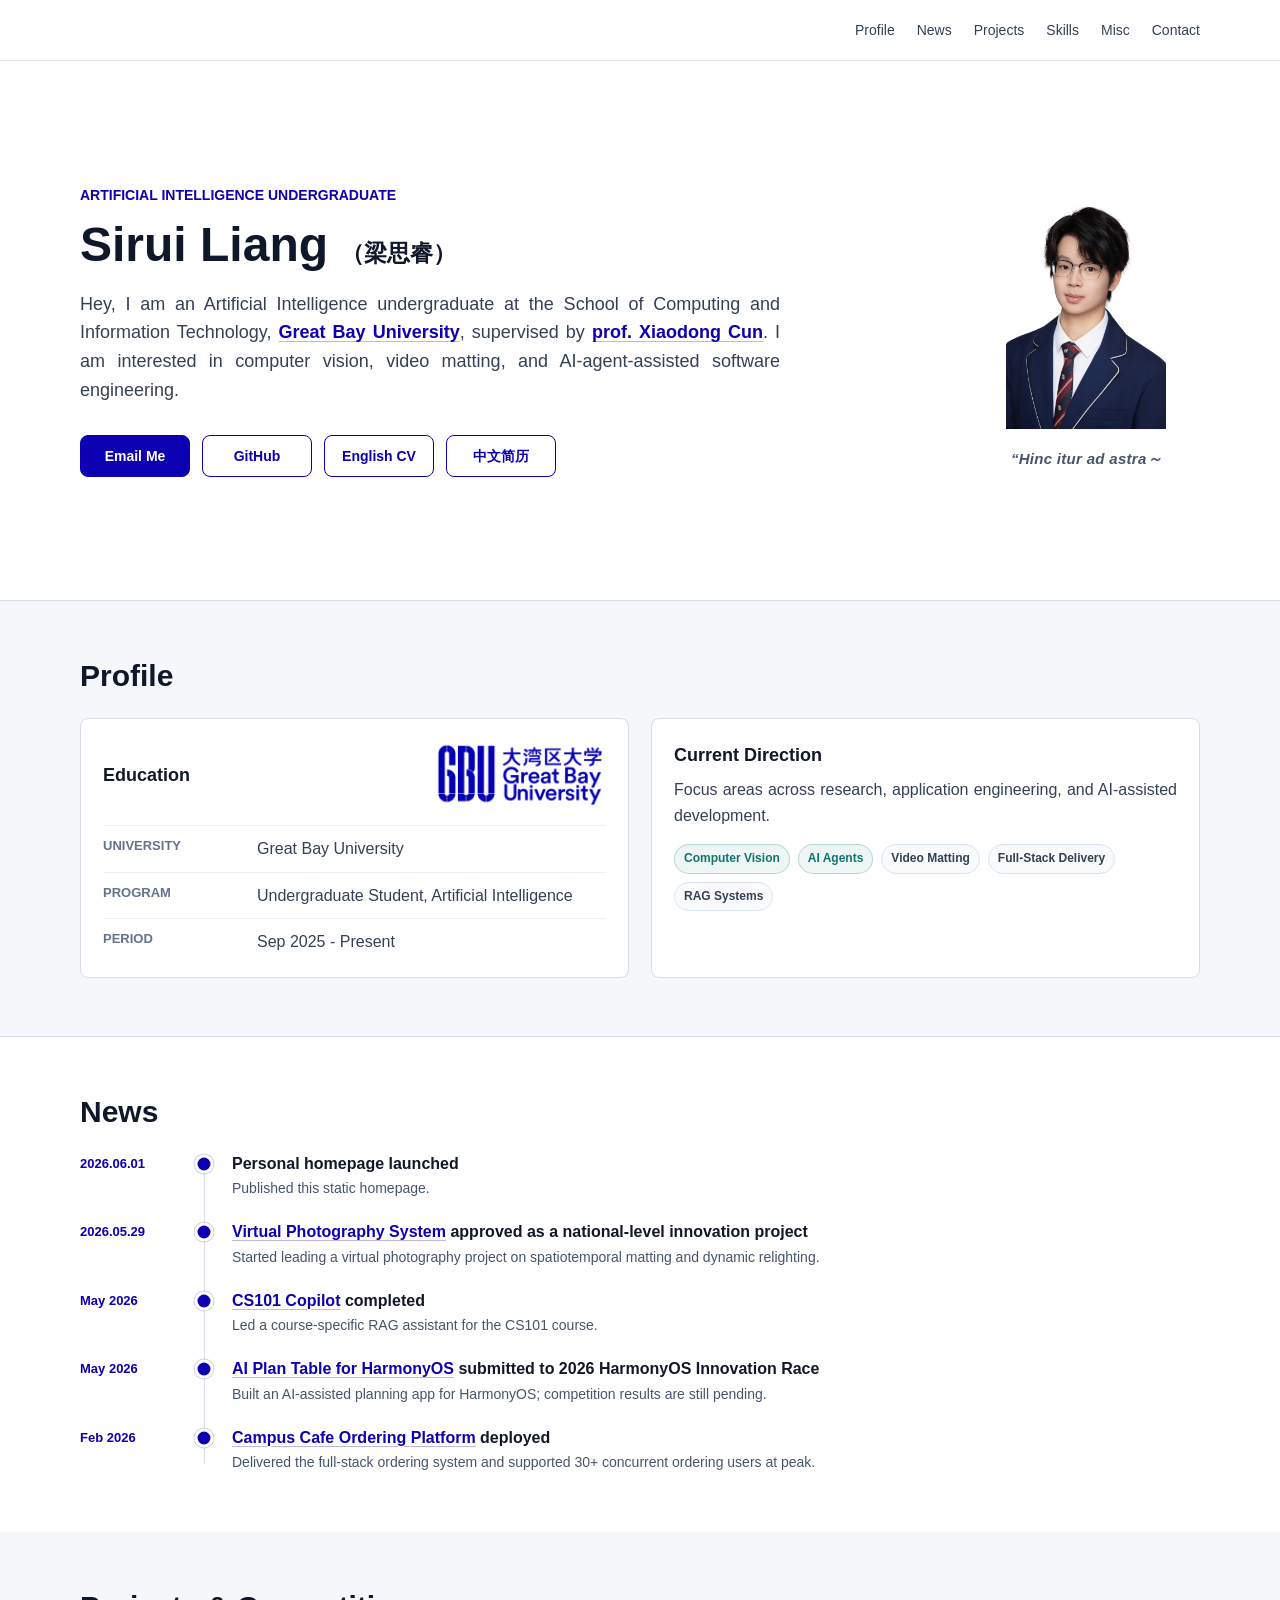
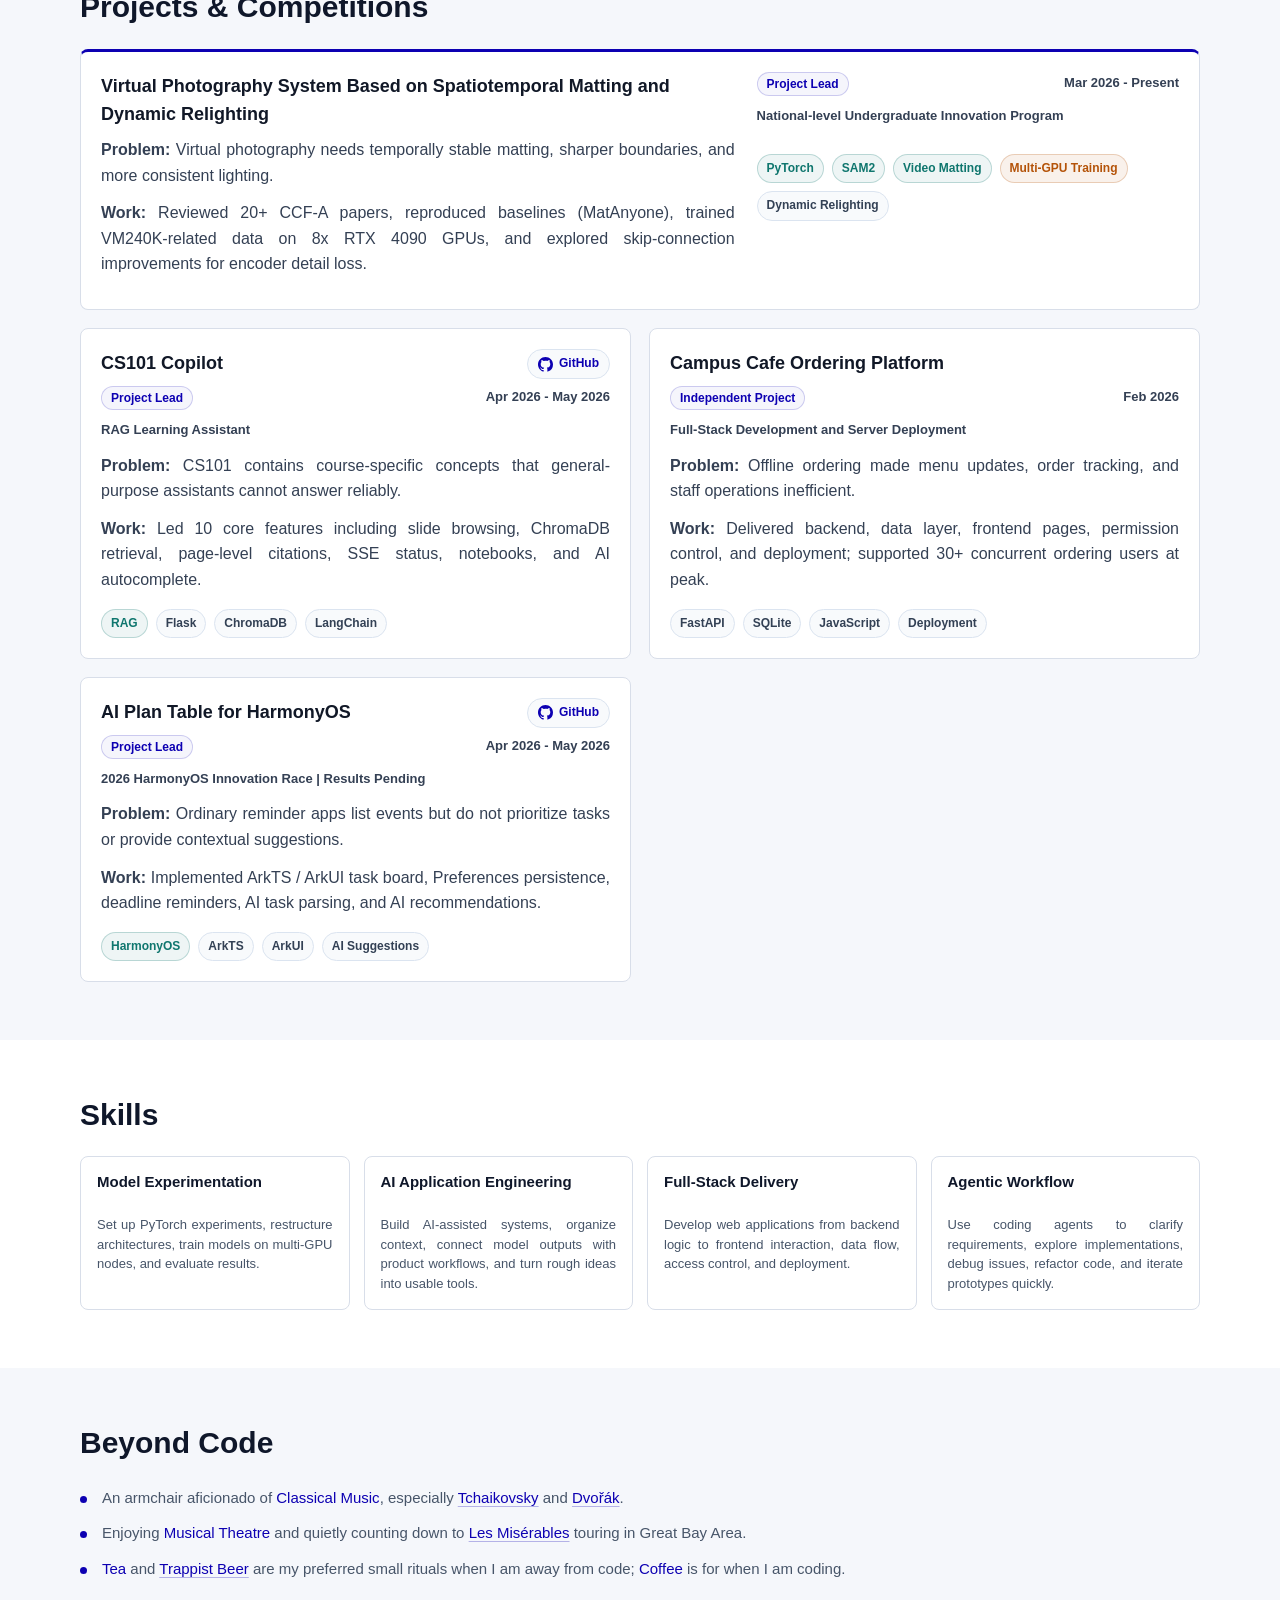
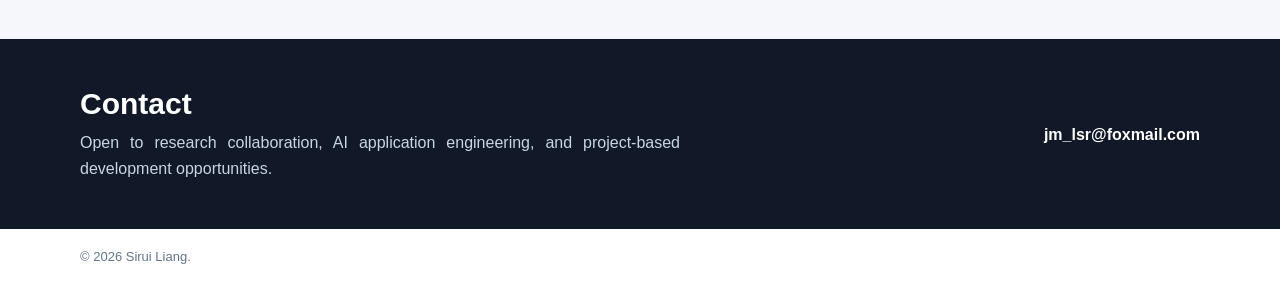
==== index.html @ 13b815cc "Update homepage styling" ====
<!doctype html>
<html lang="en">
<head>
  <meta charset="utf-8">
  <meta name="viewport" content="width=device-width, initial-scale=1">
  <title>Sirui Liang - AI Undergraduate </title>
  <meta name="description" content="Personal homepage of Sirui Liang, an AI undergraduate at Great Bay University focused on computer vision, video matting, and AI application engineering.">
  <link rel="stylesheet" href="styles.css">
</head>
<body>
  <header class="site-header">
    <nav class="nav" aria-label="Primary navigation">
      <div class="nav-links">
        <a href="#about">Profile</a>
        <a href="#news">News</a>
        <a href="#projects">Projects</a>
        <a href="#skills">Skills</a>
        <a href="#misc">Misc</a>
        <a href="#contact">Contact</a>
      </div>
    </nav>
  </header>

  <main id="top">
    <section class="hero">
      <div class="hero-inner">
        <div class="hero-content">
          <p class="eyebrow">Artificial Intelligence Undergraduate</p>
          <h1>Sirui Liang <span class="name-cn">（梁思睿）</span></h1>
          <div class="hero-visual">
            <img class="hero-photo" src="1780298690107.jpg" alt="Sirui Liang portrait">
            <p class="hero-motto">“Hinc itur ad astra～</p>
          </div>
          <p class="hero-copy">
            Hey, I am an Artificial Intelligence undergraduate at the School of Computing and Information Technology, <a href="https://www.gbu.edu.cn/" target="_blank" rel="noopener">Great Bay University</a>, supervised by <a href="https://vinthony.github.io/academic/" target="_blank" rel="noopener">prof. Xiaodong Cun</a>.
            I am interested in computer vision, video matting, and AI-agent-assisted software engineering.
          </p>
          <div class="hero-actions">
            <a class="button primary" href="mailto:jm_lsr@foxmail.com">Email Me</a>
            <a class="button" href="https://github.com/Astra-Ranger" target="_blank" rel="noopener">GitHub</a>
            <a class="button" href="SiruiLiang_CV.pdf" target="_blank" rel="noopener">English CV</a>
            <a class="button" href="梁思睿简历.pdf" target="_blank" rel="noopener">中文简历</a>
          </div>
        </div>
      </div>
    </section>

    <section class="section alt" id="about">
      <div class="container">
        <div class="section-heading">
          <h2>Profile</h2>
        </div>
        <div class="about-grid">
          <div class="panel">
            <div class="education-header">
              <h3>Education</h3>
              <img class="school-logo" src="school_logo.png" alt="Great Bay University logo">
            </div>
            <div class="education-list">
              <div>
                <span class="label">University</span>
                <span>Great Bay University</span>
              </div>
              <div>
                <span class="label">Program</span>
                <span>Undergraduate Student, Artificial Intelligence</span>
              </div>
              <div>
                <span class="label">Period</span>
                <span>Sep 2025 - Present</span>
              </div>
            </div>
          </div>
          <div class="panel">
            <h3>Current Direction</h3>
            <p>
              Focus areas across research, application engineering, and AI-assisted development.
            </p>
            <div class="tags">
              <span class="tag teal">Computer Vision</span>
              <span class="tag teal">AI Agents</span>
              <span class="tag">Video Matting</span>
              <span class="tag">Full-Stack Delivery</span>
              <span class="tag">RAG Systems</span>
            </div>
          </div>
        </div>
      </div>
    </section>

    <section class="section news-section" id="news">
      <div class="container">
        <div class="section-heading">
          <h2>News</h2>
        </div>
        <div class="timeline">
          <article class="timeline-item">
            <time datetime="2026-06">2026.06.01</time>
            <div class="timeline-content">
              <h3>Personal homepage launched</h3>
              <p>Published this static homepage.</p>
            </div>
          </article>
          <article class="timeline-item">
            <time datetime="2026-05">2026.05.29</time>
            <div class="timeline-content">
              <h3><a href="#project-virtual-photography">Virtual Photography System</a> approved as a national-level innovation project</h3>
              <p>Started leading a virtual photography project on spatiotemporal matting and dynamic relighting.</p>
            </div>
          </article>
          <article class="timeline-item">
            <time datetime="2026-05">May 2026</time>
            <div class="timeline-content">
              <h3><a href="#project-cs101">CS101 Copilot</a> completed</h3>
              <p>Led a course-specific RAG assistant for the CS101 course.</p>
            </div>
          </article>
          <article class="timeline-item">
            <time datetime="2026-05">May 2026</time>
            <div class="timeline-content">
              <h3><a href="#project-harmonyos">AI Plan Table for HarmonyOS</a> submitted to 2026 HarmonyOS Innovation Race</h3>
              <p>Built an AI-assisted planning app for HarmonyOS; competition results are still pending.</p>
            </div>
          </article>
          <article class="timeline-item">
            <time datetime="2026-02">Feb 2026</time>
            <div class="timeline-content">
              <h3><a href="#project-cafe">Campus Cafe Ordering Platform</a> deployed</h3>
              <p>Delivered the full-stack ordering system and supported 30+ concurrent ordering users at peak.</p>
            </div>
          </article>
        </div>
      </div>
    </section>

    <section class="section alt" id="projects">
      <div class="container">
        <div class="section-heading">
          <h2>Projects & Competitions</h2>
        </div>

        <div class="project-grid">
          <article class="project-card featured" id="project-virtual-photography">
            <div>
              <h3>Virtual Photography System Based on Spatiotemporal Matting and Dynamic Relighting</h3>
              <p>
                <strong>Problem:</strong> Virtual photography needs temporally stable matting, sharper boundaries, and more consistent lighting.
              </p>
              <p>
                <strong>Work:</strong> Reviewed 20+ CCF-A papers, reproduced baselines (MatAnyone), trained VM240K-related data on 8x RTX 4090 GPUs,
                and explored skip-connection improvements for encoder detail loss.
              </p>
            </div>
            <div class="project-side">
              <div class="project-role-row">
                <div class="project-badges">
                  <span class="project-badge">Project Lead</span>
                </div>
                <p class="project-time">Mar 2026 - Present</p>
              </div>
              <p class="project-meta">National-level Undergraduate Innovation Program</p>
              <div class="tags">
                <span class="tag teal">PyTorch</span>
                <span class="tag teal">SAM2</span>
                <span class="tag teal">Video Matting</span>
                <span class="tag amber">Multi-GPU Training</span>
                <span class="tag">Dynamic Relighting</span>
              </div>
            </div>
          </article>

          <article class="project-card" id="project-cs101">
            <div class="project-heading">
              <div>
                <h3>CS101 Copilot</h3>
              </div>
              <a class="project-link" href="https://github.com/Astra-Ranger/CS101-Copilot" aria-label="CS101 Copilot GitHub repository" target="_blank" rel="noopener"><svg viewBox="0 0 24 24" aria-hidden="true"><path d="M12 0C5.37 0 0 5.37 0 12c0 5.3 3.44 9.8 8.21 11.39.6.11.79-.26.79-.58v-2.04c-3.34.72-4.04-1.61-4.04-1.61-.55-1.39-1.33-1.76-1.33-1.76-1.09-.74.08-.73.08-.73 1.21.09 1.84 1.24 1.84 1.24 1.07 1.83 2.81 1.3 3.49.99.11-.77.42-1.3.76-1.6-2.66-.3-5.47-1.33-5.47-5.93 0-1.31.47-2.38 1.24-3.22-.12-.3-.54-1.52.12-3.18 0 0 1.01-.32 3.3 1.23A11.5 11.5 0 0 1 12 5.8c1.02 0 2.05.14 3 .4 2.29-1.55 3.3-1.23 3.3-1.23.65 1.66.24 2.88.12 3.18.77.84 1.24 1.91 1.24 3.22 0 4.61-2.81 5.62-5.48 5.92.43.37.82 1.1.82 2.22v3.3c0 .32.19.7.8.58A12.01 12.01 0 0 0 24 12c0-6.63-5.37-12-12-12Z"></path></svg><span>GitHub</span></a>
            </div>
            <div class="project-role-row">
              <div class="project-badges">
                <span class="project-badge">Project Lead</span>
              </div>
              <p class="project-time">Apr 2026 - May 2026</p>
            </div>
            <p class="project-meta">RAG Learning Assistant</p>
            <p>
              <strong>Problem:</strong> CS101 contains course-specific concepts that general-purpose assistants cannot answer reliably.
            </p>
            <p>
              <strong>Work:</strong> Led 10 core features including slide browsing, ChromaDB retrieval, page-level citations, SSE status, notebooks, and AI autocomplete.
            </p>
            <div class="tags">
              <span class="tag teal">RAG</span>
              <span class="tag">Flask</span>
              <span class="tag">ChromaDB</span>
              <span class="tag">LangChain</span>
            </div>
          </article>

          <article class="project-card" id="project-cafe">
            <div class="project-heading">
              <div>
                <h3>Campus Cafe Ordering Platform</h3>
              </div>
            </div>
            <div class="project-role-row">
              <div class="project-badges">
                <span class="project-badge">Independent Project</span>
              </div>
              <p class="project-time">Feb 2026</p>
            </div>
            <p class="project-meta">Full-Stack Development and Server Deployment</p>
            <p>
              <strong>Problem:</strong> Offline ordering made menu updates, order tracking, and staff operations inefficient.
            </p>
            <p>
              <strong>Work:</strong> Delivered backend, data layer, frontend pages, permission control, and deployment; supported 30+ concurrent ordering users at peak.
            </p>
            <div class="tags">
              <span class="tag">FastAPI</span>
              <span class="tag">SQLite</span>
              <span class="tag">JavaScript</span>
              <span class="tag">Deployment</span>
            </div>
          </article>

          <article class="project-card" id="project-harmonyos">
            <div class="project-heading">
              <div>
                <h3>AI Plan Table for HarmonyOS</h3>
              </div>
              <a class="project-link" href="https://github.com/Astra-Ranger/HarmonyPlanTable" aria-label="AI Plan Table for HarmonyOS GitHub repository" target="_blank" rel="noopener"><svg viewBox="0 0 24 24" aria-hidden="true"><path d="M12 0C5.37 0 0 5.37 0 12c0 5.3 3.44 9.8 8.21 11.39.6.11.79-.26.79-.58v-2.04c-3.34.72-4.04-1.61-4.04-1.61-.55-1.39-1.33-1.76-1.33-1.76-1.09-.74.08-.73.08-.73 1.21.09 1.84 1.24 1.84 1.24 1.07 1.83 2.81 1.3 3.49.99.11-.77.42-1.3.76-1.6-2.66-.3-5.47-1.33-5.47-5.93 0-1.31.47-2.38 1.24-3.22-.12-.3-.54-1.52.12-3.18 0 0 1.01-.32 3.3 1.23A11.5 11.5 0 0 1 12 5.8c1.02 0 2.05.14 3 .4 2.29-1.55 3.3-1.23 3.3-1.23.65 1.66.24 2.88.12 3.18.77.84 1.24 1.91 1.24 3.22 0 4.61-2.81 5.62-5.48 5.92.43.37.82 1.1.82 2.22v3.3c0 .32.19.7.8.58A12.01 12.01 0 0 0 24 12c0-6.63-5.37-12-12-12Z"></path></svg><span>GitHub</span></a>
            </div>
            <div class="project-role-row">
              <div class="project-badges">
                <span class="project-badge">Project Lead</span>
              </div>
              <p class="project-time">Apr 2026 - May 2026</p>
            </div>
            <p class="project-meta">2026 HarmonyOS Innovation Race | Results Pending</p>
            <p>
              <strong>Problem:</strong> Ordinary reminder apps list events but do not prioritize tasks or provide contextual suggestions.
            </p>
            <p>
              <strong>Work:</strong> Implemented ArkTS / ArkUI task board, Preferences persistence, deadline reminders, AI task parsing, and AI recommendations.
            </p>
            <div class="tags">
              <span class="tag teal">HarmonyOS</span>
              <span class="tag">ArkTS</span>
              <span class="tag">ArkUI</span>
              <span class="tag">AI Suggestions</span>
            </div>
          </article>
        </div>
      </div>
    </section>

    <section class="section" id="skills">
      <div class="container">
        <div class="section-heading">
          <h2>Skills</h2>
        </div>
        <div class="skill-grid">
          <div class="skill-card">
            <h3>Model Experimentation</h3>
            <p>Set up PyTorch experiments, restructure architectures, train models on multi-GPU nodes, and evaluate results.</p>
          </div>
          <div class="skill-card">
            <h3>AI Application Engineering</h3>
            <p>Build AI-assisted systems, organize context, connect model outputs with product workflows, and turn rough ideas into usable tools.</p>
          </div>
          <div class="skill-card">
            <h3>Full-Stack Delivery</h3>
            <p>Develop web applications from backend logic to frontend interaction, data flow, access control, and deployment.</p>
          </div>
          <div class="skill-card">
            <h3>Agentic Workflow</h3>
            <p>Use coding agents to clarify requirements, explore implementations, debug issues, refactor code, and iterate prototypes quickly.</p>
          </div>
        </div>
      </div>
    </section>

    <section class="section alt" id="misc">
      <div class="container">
        <div class="section-heading">
          <h2>Beyond Code</h2>
        </div>
        <ul class="misc-list">
          <li>An armchair aficionado of <span class="misc-emphasis">Classical Music</span>, especially <a href="https://en.wikipedia.org/wiki/Pyotr_Ilyich_Tchaikovsky" target="_blank" rel="noopener">Tchaikovsky</a> and <a href="https://en.wikipedia.org/wiki/Anton%C3%ADn_Dvo%C5%99%C3%A1k" target="_blank" rel="noopener">Dvořák</a>.</li>
          <li>Enjoying <span class="misc-emphasis">Musical Theatre</span> and quietly counting down to <a href="https://lesmis.com/" target="_blank" rel="noopener">Les Misérables</a> touring in Great Bay Area.</li>
          <li><span class="misc-emphasis">Tea</span> and <span class="misc-emphasis"><a href="https://en.wikipedia.org/wiki/Trappist_beer" target="_blank" rel="noopener">Trappist Beer</a></span> are my preferred small rituals when I am away from code; <span class="misc-emphasis">Coffee</span> is for when I am coding.</li>
        </ul>
      </div>
    </section>

    <section class="contact-band" id="contact">
      <div class="container">
        <div class="contact-row">
          <div>
            <h2>Contact</h2>
            <p>Open to research collaboration, AI application engineering, and project-based development opportunities.</p>
          </div>
          <div class="contact-copy">
            <span class="contact-email">jm_lsr@foxmail.com</span>
          </div>
        </div>
      </div>
    </section>
  </main>
  <footer>
    <div class="container">© 2026 Sirui Liang.</div>
  </footer>
</body>
</html>
---- styles.css ----
:root {
  --accent: #0d00b2;
  --ink: #172033;
  --muted: #64748b;
  --line: #d8dee9;
  --paper: #ffffff;
  --soft: #f5f7fb;
  --teal: #0f766e;
  --amber: #b45309;
}

* {
  box-sizing: border-box;
}

html {
  color-scheme: light;
  scroll-behavior: smooth;
}

body {
  color-scheme: light;
  margin: 0;
  color: var(--ink);
  background: var(--soft);
  font-family: Arial, Helvetica, sans-serif;
  line-height: 1.6;
}

a {
  color: inherit;
}

.hero-copy a,
.timeline-content a,
.project-meta a,
.misc-list a {
  text-decoration-line: underline;
  text-decoration-color: rgba(13, 0, 178, 0.28);
  text-decoration-thickness: 1px;
  text-underline-offset: 3px;
}

.hero-copy a:hover,
.timeline-content a:hover,
.project-meta a:hover,
.misc-list a:hover {
  text-decoration-color: rgba(100, 116, 139, 0.38);
}

.site-header {
  position: sticky;
  top: 0;
  z-index: 10;
  border-bottom: 1px solid rgba(216, 222, 233, 0.86);
  background: rgba(255, 255, 255, 0.94);
  backdrop-filter: blur(12px);
}

.nav {
  width: min(1120px, calc(100% - 96px));
  height: 60px;
  margin: 0 auto;
  display: flex;
  align-items: center;
  justify-content: flex-end;
  gap: 24px;
}


.nav-links {
  display: flex;
  align-items: center;
  gap: 22px;
  color: #334155;
  font-size: 14px;
}

.nav-links a {
  text-decoration: none;
}

.nav-links a:hover {
  color: var(--accent);
}

.hero {
  position: relative;
  min-height: 60vh;
  display: flex;
  align-items: center;
  background: #ffffff;
  border-bottom: 1px solid var(--line);
}

.hero-inner {
  position: relative;
  width: min(1120px, calc(100% - 96px));
  margin: 0 auto;
  padding: 20px 0 20px;
}

.hero-content {
  max-width: 740px;
}

.hero-visual {
  position: absolute;
  right: 3%;
  top: 50%;
  width: min(160px, 16vw);
  transform: translateY(-50%);
  text-align: center;
}

.hero-photo {
  display: block;
  width: 100%;
  height: auto;
}

.eyebrow {
  margin: 0 0 14px;
  color: var(--accent);
  font-size: 14px;
  font-weight: 800;
  text-transform: uppercase;
}

h1 {
  margin: 0;
  max-width: 760px;
  color: #0f172a;
  font-size: clamp(24px, 4vw, 48px);
  line-height: 0.98;
  letter-spacing: 0;
}

.name-cn {
  display: inline-block;
  font-size: 0.48em;
  font-weight: 700;
  white-space: nowrap;
}

.hero-copy {
  max-width: 700px;
  margin: 22px 0 0;
  color: #344054;
  font-size: 18px;
}

.hero-copy a {
  color: var(--accent);
  font-weight: 700;
}

.hero-copy a:hover {
  color: var(--muted);
}

.hero-motto {
  margin: 18px 0 0;
  color: #475569;
  font-size: 15px;
  font-style: italic;
  font-weight: 700;
  letter-spacing: 0.02em;
  text-align: center;
}

.hero-actions {
  display: flex;
  flex-wrap: wrap;
  gap: 12px;
  margin-top: 30px;
}

.button {
  display: inline-flex;
  align-items: center;
  justify-content: center;
  width: 110px;
  min-height: 42px;
  padding: 0 16px;
  border: 1px solid var(--accent);
  border-radius: 8px;
  color: var(--accent);
  background: #fff;
  font-size: 14px;
  font-weight: 800;
  text-decoration: none;
}

.button.primary {
  color: #fff;
  background: var(--accent);
}

.button:hover,
.button.primary:hover {
  border-color: var(--muted);
  color: #fff;
  background: var(--muted);
}

.section {
  padding: 58px 0;
  background: #fff;
}

.section.alt {
  background: var(--soft);
}

.container {
  width: min(1120px, calc(100% - 96px));
  margin: 0 auto;
}

.section-heading {
  margin-bottom: 24px;
}

.hero-copy,
.panel p,
.timeline-content p,
.project-card p:not(.project-meta):not(.project-time),
.skill-card p,
.misc-list li,
.contact-row p {
  text-align: justify;
  text-justify: inter-word;
}

h2 {
  margin: 0;
  color: #0f172a;
  font-size: 30px;
  line-height: 1.15;
  letter-spacing: 0;
}

.section-lead {
  max-width: 620px;
  margin: 0;
  color: var(--muted);
  font-size: 15px;
}

.about-grid {
  display: grid;
  grid-template-columns: repeat(2, minmax(0, 1fr));
  gap: 22px;
  align-items: stretch;
}

.panel {
  border: 1px solid var(--line);
  border-radius: 8px;
  padding: 22px;
  background: var(--paper);
}

.panel h3,
.project-card h3 {
  margin: 0 0 8px;
  color: #111827;
  font-size: 18px;
  letter-spacing: 0;
}

.panel p {
  margin: 0;
  color: #344054;
}

.education-header {
  display: flex;
  align-items: center;
  justify-content: space-between;
  gap: 18px;
  margin-bottom: 12px;
}

.education-header h3 {
  margin: 0;
}

.school-logo {
  flex: 0 0 auto;
  width: 172px;
  max-width: 48%;
  height: auto;
  display: block;
  object-fit: contain;
}

.education-list {
  display: grid;
  gap: 10px;
  margin-top: 16px;
  color: #344054;
}

.education-list div {
  display: grid;
  grid-template-columns: 140px 1fr;
  gap: 14px;
  border-top: 1px solid #edf1f7;
  padding-top: 10px;
}

.label {
  color: var(--muted);
  font-size: 13px;
  font-weight: 800;
  text-transform: uppercase;
}

.news-section {
  border-top: 1px solid var(--line);
}

.timeline {
  --timeline-axis: 124px;
  --timeline-dot-y: 10px;
  position: relative;
  display: grid;
  gap: 0;
  max-width: 900px;
}

.timeline::before {
  content: "";
  position: absolute;
  left: var(--timeline-axis);
  top: var(--timeline-dot-y);
  bottom: var(--timeline-dot-y);
  width: 1px;
  background: var(--line);
}

.timeline-item {
  position: relative;
  display: grid;
  grid-template-columns: 96px 1fr;
  gap: 56px;
  padding: 0 0 22px;
}

.timeline-item:last-child {
  padding-bottom: 0;
}

.timeline-item::before {
  content: "";
  position: absolute;
  left: var(--timeline-axis);
  top: var(--timeline-dot-y);
  transform: translate(-50%, -50%);
  width: 13px;
  height: 13px;
  border: 3px solid #fff;
  border-radius: 999px;
  background: var(--accent);
  box-shadow: 0 0 0 1px rgba(13, 0, 178, 0.18);
}

.timeline-item time {
  color: var(--accent);
  font-size: 13px;
  font-weight: 800;
  line-height: 20px;
  white-space: nowrap;
}

.timeline-content h3 {
  margin: 0 0 4px;
  color: #111827;
  font-size: 16px;
  line-height: 1.3;
}

.timeline-content h3 a {
  color: var(--accent);
}

.timeline-content h3 a:hover {
  color: var(--muted);
}

.project-card[id] {
  scroll-margin-top: 84px;
}

.timeline-content p {
  margin: 0;
  color: #475569;
  font-size: 14px;
  line-height: 1.55;
}

.project-grid {
  display: grid;
  grid-template-columns: repeat(2, minmax(0, 1fr));
  gap: 18px;
}

.project-card {
  border: 1px solid var(--line);
  border-radius: 8px;
  padding: 20px;
  background: #fff;
}

.project-card.featured {
  grid-column: 1 / -1;
  display: grid;
  grid-template-columns: 1.2fr 0.8fr;
  gap: 22px;
  align-items: start;
  border-top: 3px solid var(--accent);
}

.project-side {
  display: flex;
  flex-direction: column;
  align-items: stretch;
}

.project-heading {
  display: flex;
  justify-content: space-between;
  gap: 14px;
  align-items: start;
}

.project-time {
  margin: 0 0 6px;
  color: var(--accent);
  font-size: 13px;
  font-weight: 800;
}

.project-role-row {
  width: 100%;
  display: flex;
  align-items: center;
  justify-content: space-between;
  gap: 14px;
  margin: 0 0 10px;
}

.project-role-row .project-time {
  flex: 0 0 auto;
  margin: 0;
  text-align: right;
}

.project-role-row .project-badges {
  margin: 0;
}

.project-meta {
  margin: 0 0 12px;
  color: var(--muted);
  font-size: 13px;
  font-weight: 700;
}

.project-meta a {
  color: var(--accent);
}

.project-meta a:hover {
  color: var(--muted);
}

.project-badges {
  display: flex;
  flex-wrap: wrap;
  gap: 7px;
  margin: 0 0 12px;
}

.project-badge {
  display: inline-flex;
  align-items: center;
  min-height: 24px;
  border: 1px solid rgba(13, 0, 178, 0.18);
  border-radius: 999px;
  padding: 0 9px;
  color: var(--accent);
  background: rgba(13, 0, 178, 0.04);
  font-size: 12px;
  font-weight: 700;
  line-height: 1;
}


.project-link {
  flex: 0 0 auto;
  display: inline-flex;
  align-items: center;
  gap: 6px;
  min-height: 30px;
  padding: 0 10px;
  border: 1px solid #dbe4f0;
  border-radius: 999px;
  color: var(--accent);
  background: #f8fafc;
  font-size: 12px;
  font-weight: 800;
  text-decoration: none;
  white-space: nowrap;
}

.project-link:hover {
  border-color: var(--muted);
  color: var(--muted);
  background: #fff;
}

.project-link svg {
  width: 15px;
  height: 15px;
  fill: currentColor;
}

.project-card p {
  margin: 0 0 12px;
  color: #344054;
}

.project-card ul {
  margin: 12px 0 0;
  padding-left: 18px;
  color: #344054;
}

.project-card li {
  margin: 6px 0;
}

.tags {
  display: flex;
  flex-wrap: wrap;
  gap: 8px;
  margin-top: 16px;
}

.tag {
  border: 1px solid #dbe4f0;
  border-radius: 999px;
  padding: 4px 9px;
  color: #334155;
  background: #f8fafc;
  font-size: 12px;
  font-weight: 700;
}

.tag.teal {
  border-color: rgba(15, 118, 110, 0.24);
  color: var(--teal);
  background: rgba(15, 118, 110, 0.07);
}

.tag.amber {
  border-color: rgba(180, 83, 9, 0.24);
  color: var(--amber);
  background: rgba(180, 83, 9, 0.08);
}

.skill-grid {
  display: grid;
  grid-template-columns: repeat(4, minmax(0, 1fr));
  gap: 14px;
}

.skill-card {
  display: grid;
  grid-template-rows: 42px 1fr;
  border: 1px solid var(--line);
  border-radius: 8px;
  padding: 16px;
  background: #fff;
  text-align: left;
}

.skill-card h3 {
  margin: 0;
  color: #0f172a;
  font-size: 15px;
  line-height: 1.25;
  letter-spacing: 0;
}

.skill-card p {
  margin: 0;
  color: #475569;
  font-size: 13px;
  line-height: 1.5;
}

.misc-list {
  display: grid;
  gap: 10px;
  margin: 0;
  padding: 0;
  color: #475569;
  font-size: 15px;
  line-height: 1.7;
  list-style: none;
}

.misc-list li {
  position: relative;
  padding-left: 22px;
}

.misc-list li::before {
  content: "";
  position: absolute;
  left: 0;
  top: 0.72em;
  width: 7px;
  height: 7px;
  border-radius: 999px;
  background: var(--accent);
}

.misc-emphasis {
  color: var(--accent);
  font-weight: 400;
}

.misc-list a {
  color: var(--accent);
  font-weight: 400;
}

.misc-list a:hover {
  color: var(--muted);
}

.contact-band {
  padding: 48px 0;
  color: #fff;
  background: #111827;
}

.contact-row {
  display: flex;
  align-items: center;
  justify-content: space-between;
  gap: 24px;
}

.contact-row h2 {
  color: #fff;
}

.contact-row p {
  max-width: 600px;
  margin: 8px 0 0;
  color: #cbd5e1;
}

.contact-copy {
  color: #fff;
  font-weight: 800;
  white-space: nowrap;
}

.contact-email {
  user-select: all;
}

footer {
  padding: 18px 0;
  color: #64748b;
  background: #fff;
  font-size: 13px;
}


@media (min-width: 761px) and (max-width: 1040px) {
  h1,
  .hero-copy,
  .hero-actions {
    max-width: 60vw;
  }
}

@media (max-width: 760px) {
  .hero {
    min-height: auto;
    background: #ffffff;
  }

  .nav,
  .container,
  .hero-inner {
    width: min(1120px, calc(100% - 32px));
  }

  .hero-inner {
    padding: 38px 0 24px;
    text-align: center;
  }

  .hero-content {
    max-width: none;
  }

  .hero-visual {
    position: static;
    width: min(220px, 100%);
    margin: 18px auto 0;
    transform: none;
  }

  .hero-photo {
    width: 112px;
    margin: 0 auto;
  }

  .hero-motto {
    margin: 12px auto 0;
  }

  .eyebrow,
  h1 {
    max-width: none;
    text-align: center;
  }

  .hero-copy {
    margin-left: auto;
    margin-right: auto;
  }

  .hero-actions {
    justify-content: center;
  }

  .button {
    width: 150px;
  }


  .timeline {
    --timeline-axis: 6px;
  }

  .timeline::before {
    left: var(--timeline-axis);
  }

  .timeline-item {
    grid-template-columns: 1fr;
    gap: 6px;
    padding-left: 32px;
  }

  .timeline-item::before {
    left: var(--timeline-axis);
  }
  .project-grid,
  .about-grid,
  .skill-grid,
  .project-card.featured {
    grid-template-columns: 1fr;
  }

  .section-heading,
  .contact-row {
    align-items: start;
    flex-direction: column;
  }
}

@media (max-width: 640px) {
  .school-logo {
    width: 148px;
    max-width: 56%;
  }

  .nav {
    height: auto;
    padding: 14px 0;
    align-items: start;
    flex-direction: column;
  }

  .nav-links {
    flex-wrap: wrap;
    gap: 12px;
  }

  h1 {
    font-size: 36px;
  }

  .education-list div {
    grid-template-columns: 1fr;
    gap: 3px;
  }
}
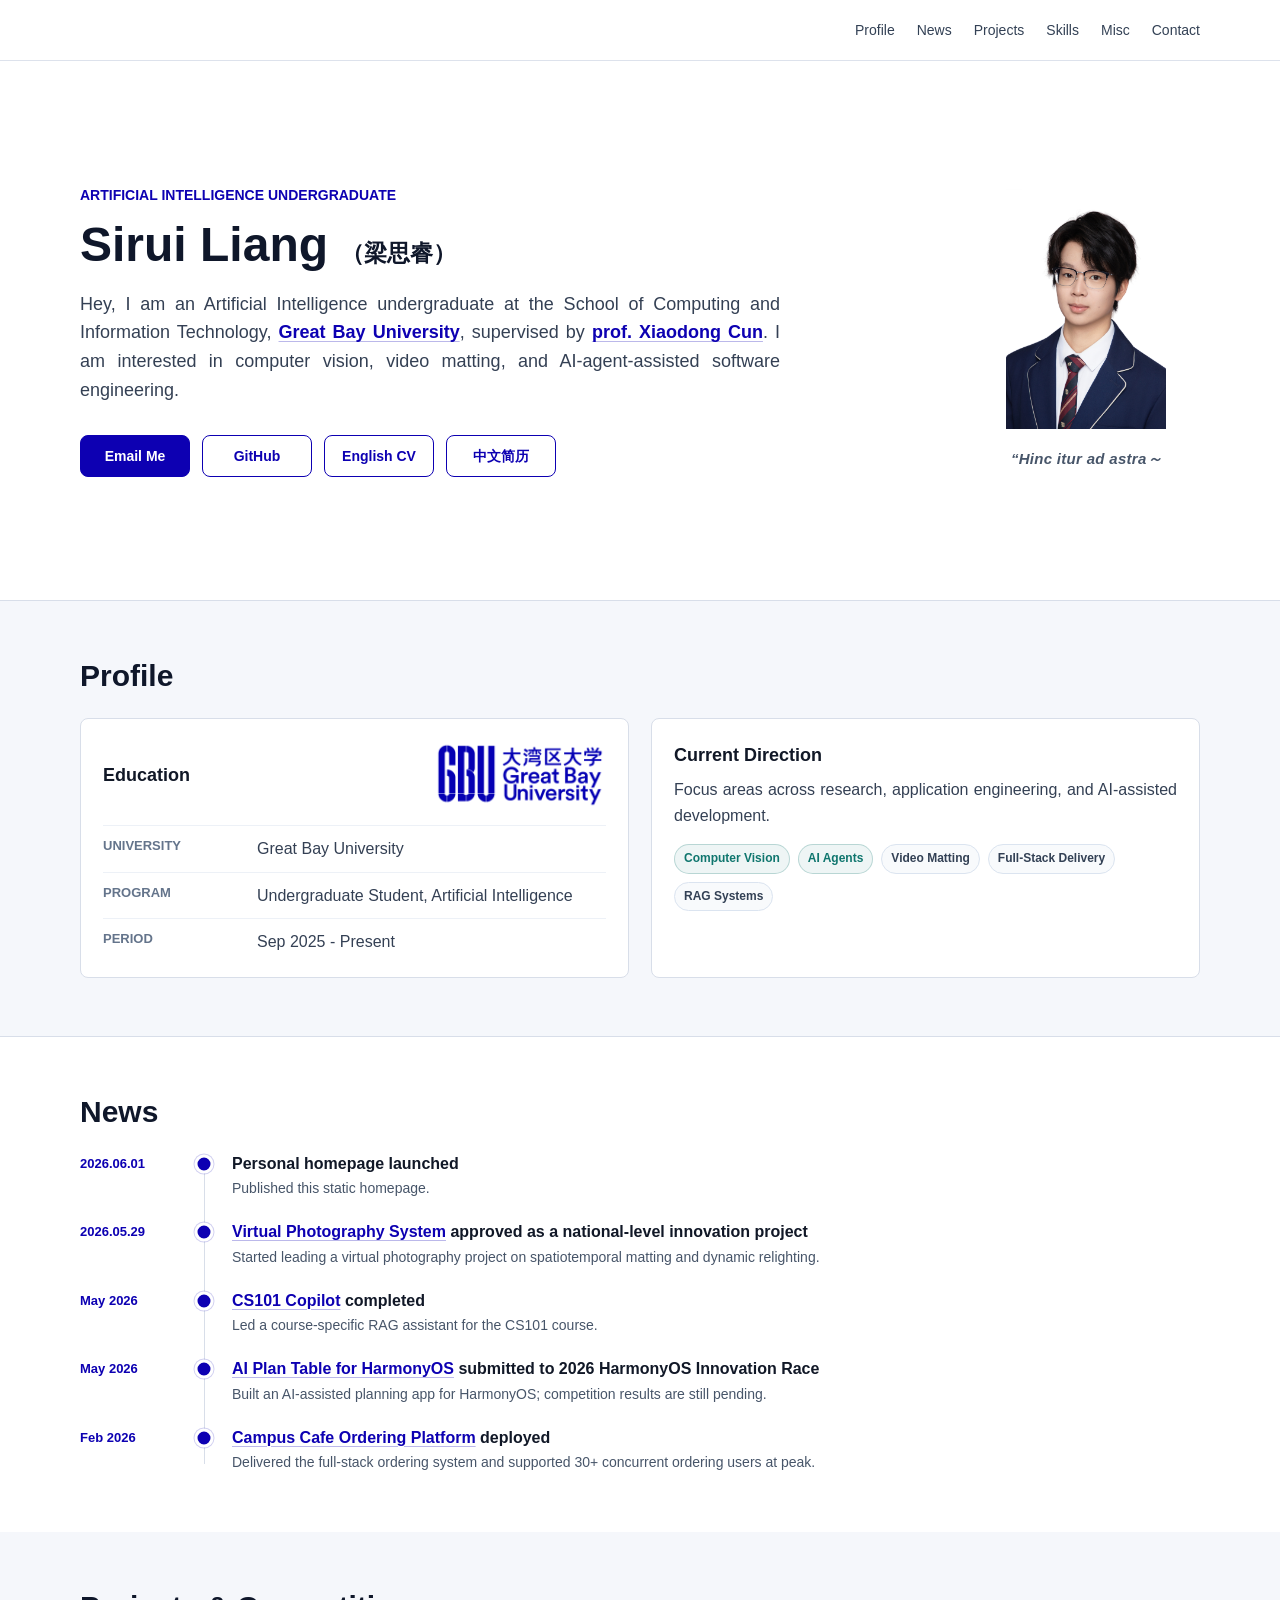
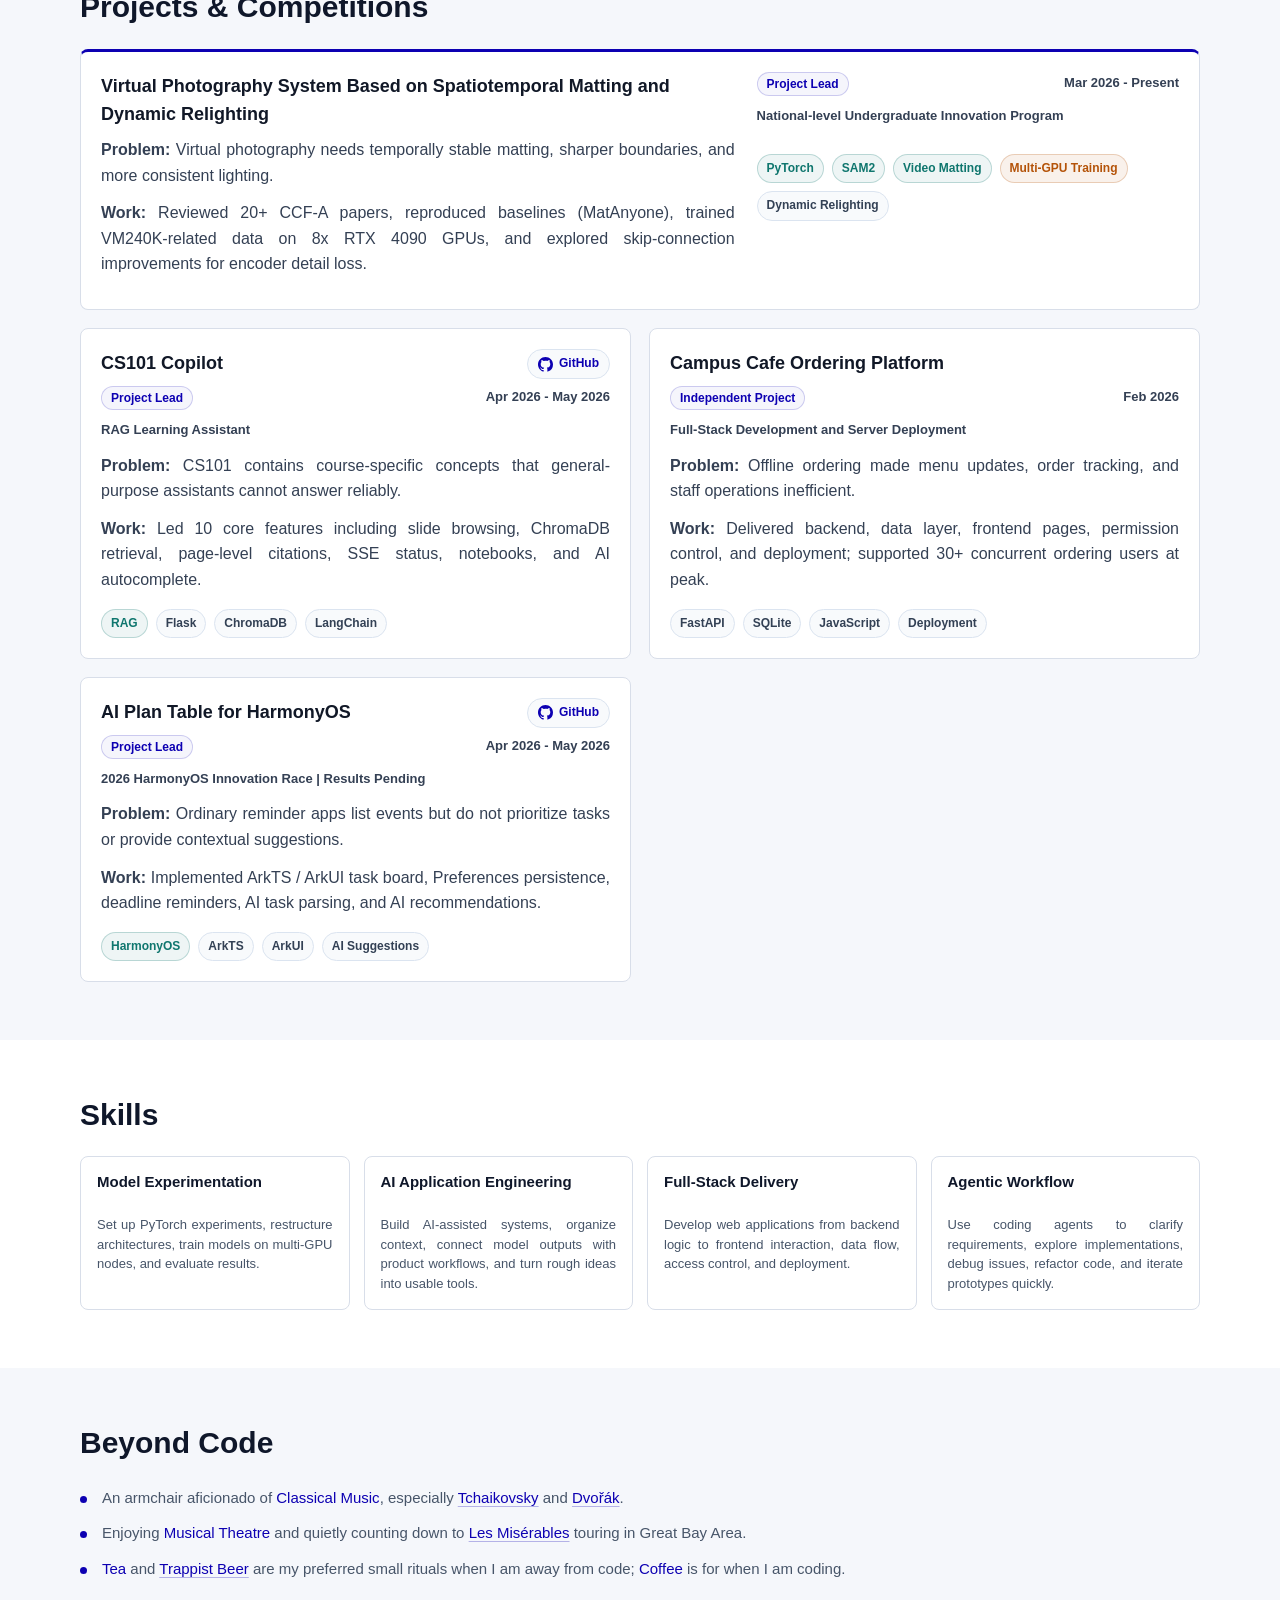
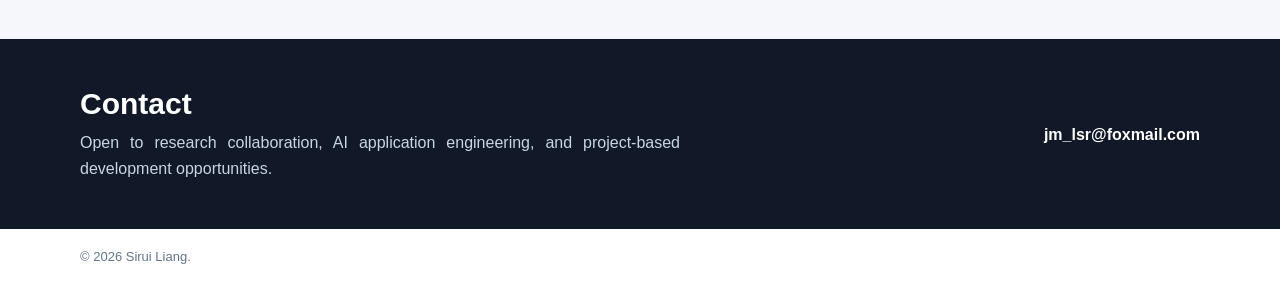
==== commit be1ed58e: "Update homepage photo and CV assets" ====
--- a/index.html
+++ b/index.html
@@ -3,6 +3,8 @@
 <head>
   <meta charset="utf-8">
   <meta name="viewport" content="width=device-width, initial-scale=1">
+  <meta name="color-scheme" content="light only">
+  <meta name="supported-color-schemes" content="light">
   <title>Sirui Liang - AI Undergraduate </title>
   <meta name="description" content="Personal homepage of Sirui Liang, an AI undergraduate at Great Bay University focused on computer vision, video matting, and AI application engineering.">
   <link rel="stylesheet" href="styles.css">
@@ -28,7 +30,7 @@
           <p class="eyebrow">Artificial Intelligence Undergraduate</p>
           <h1>Sirui Liang <span class="name-cn">（梁思睿）</span></h1>
           <div class="hero-visual">
-            <img class="hero-photo" src="1780298690107.jpg" alt="Sirui Liang portrait">
+            <img class="hero-photo" src="1780318413029.jpg" alt="Sirui Liang portrait">
             <p class="hero-motto">“Hinc itur ad astra～</p>
           </div>
           <p class="hero-copy">
--- a/styles.css
+++ b/styles.css
@@ -14,12 +14,13 @@
 }
 
 html {
-  color-scheme: light;
+  color-scheme: only light;
+  background: var(--soft);
   scroll-behavior: smooth;
 }
 
 body {
-  color-scheme: light;
+  color-scheme: only light;
   margin: 0;
   color: var(--ink);
   background: var(--soft);
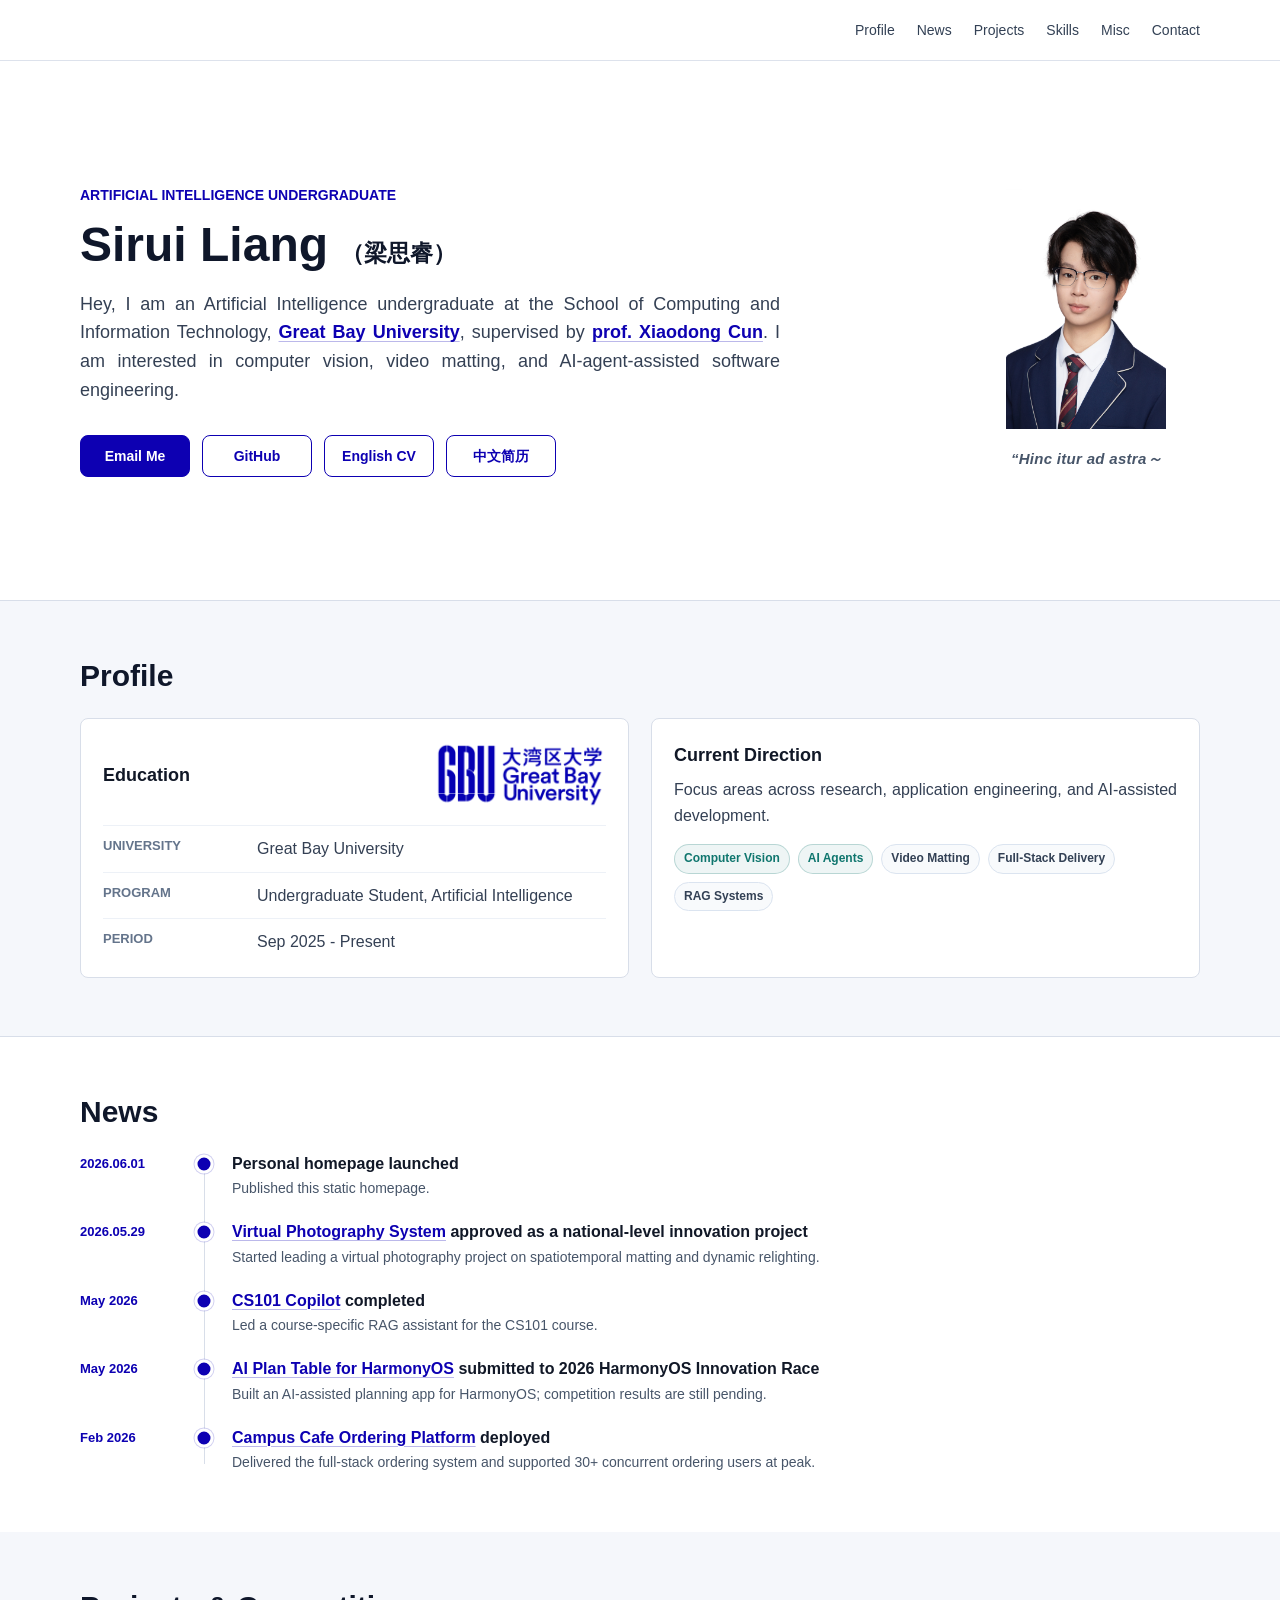
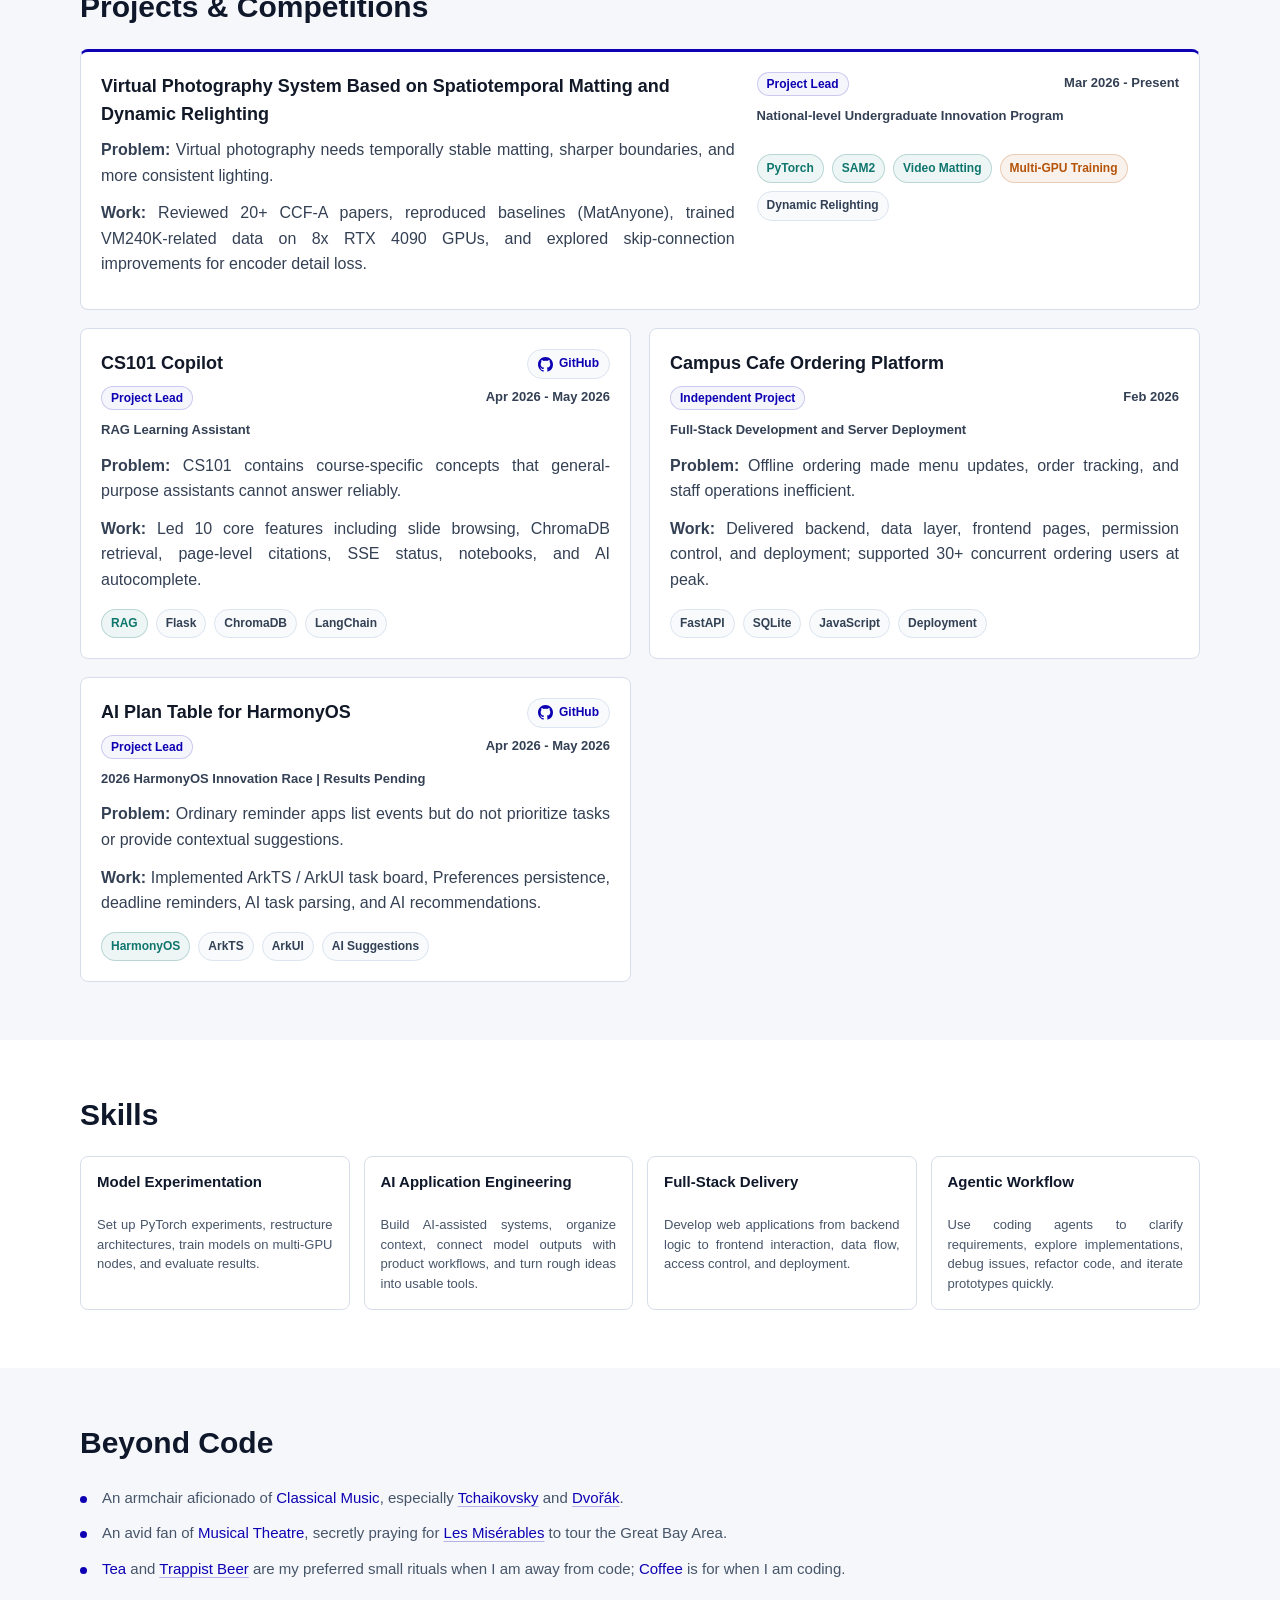
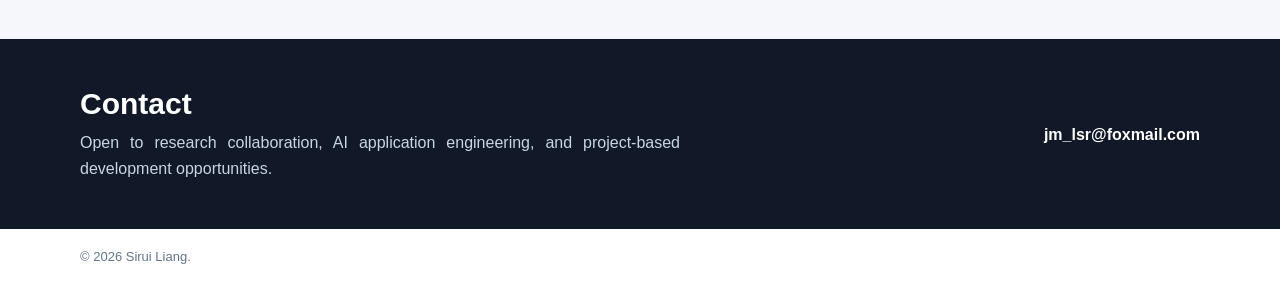
==== commit 5583b528: "Revise description" ====
--- a/index.html
+++ b/index.html
@@ -290,7 +290,7 @@
         </div>
         <ul class="misc-list">
           <li>An armchair aficionado of <span class="misc-emphasis">Classical Music</span>, especially <a href="https://en.wikipedia.org/wiki/Pyotr_Ilyich_Tchaikovsky" target="_blank" rel="noopener">Tchaikovsky</a> and <a href="https://en.wikipedia.org/wiki/Anton%C3%ADn_Dvo%C5%99%C3%A1k" target="_blank" rel="noopener">Dvořák</a>.</li>
-          <li>Enjoying <span class="misc-emphasis">Musical Theatre</span> and quietly counting down to <a href="https://lesmis.com/" target="_blank" rel="noopener">Les Misérables</a> touring in Great Bay Area.</li>
+          <li>An avid fan of <span class="misc-emphasis">Musical Theatre</span>, secretly praying for <a href="https://lesmis.com/" target="_blank" rel="noopener">Les Misérables</a> to tour the Great Bay Area.</li>
           <li><span class="misc-emphasis">Tea</span> and <span class="misc-emphasis"><a href="https://en.wikipedia.org/wiki/Trappist_beer" target="_blank" rel="noopener">Trappist Beer</a></span> are my preferred small rituals when I am away from code; <span class="misc-emphasis">Coffee</span> is for when I am coding.</li>
         </ul>
       </div>
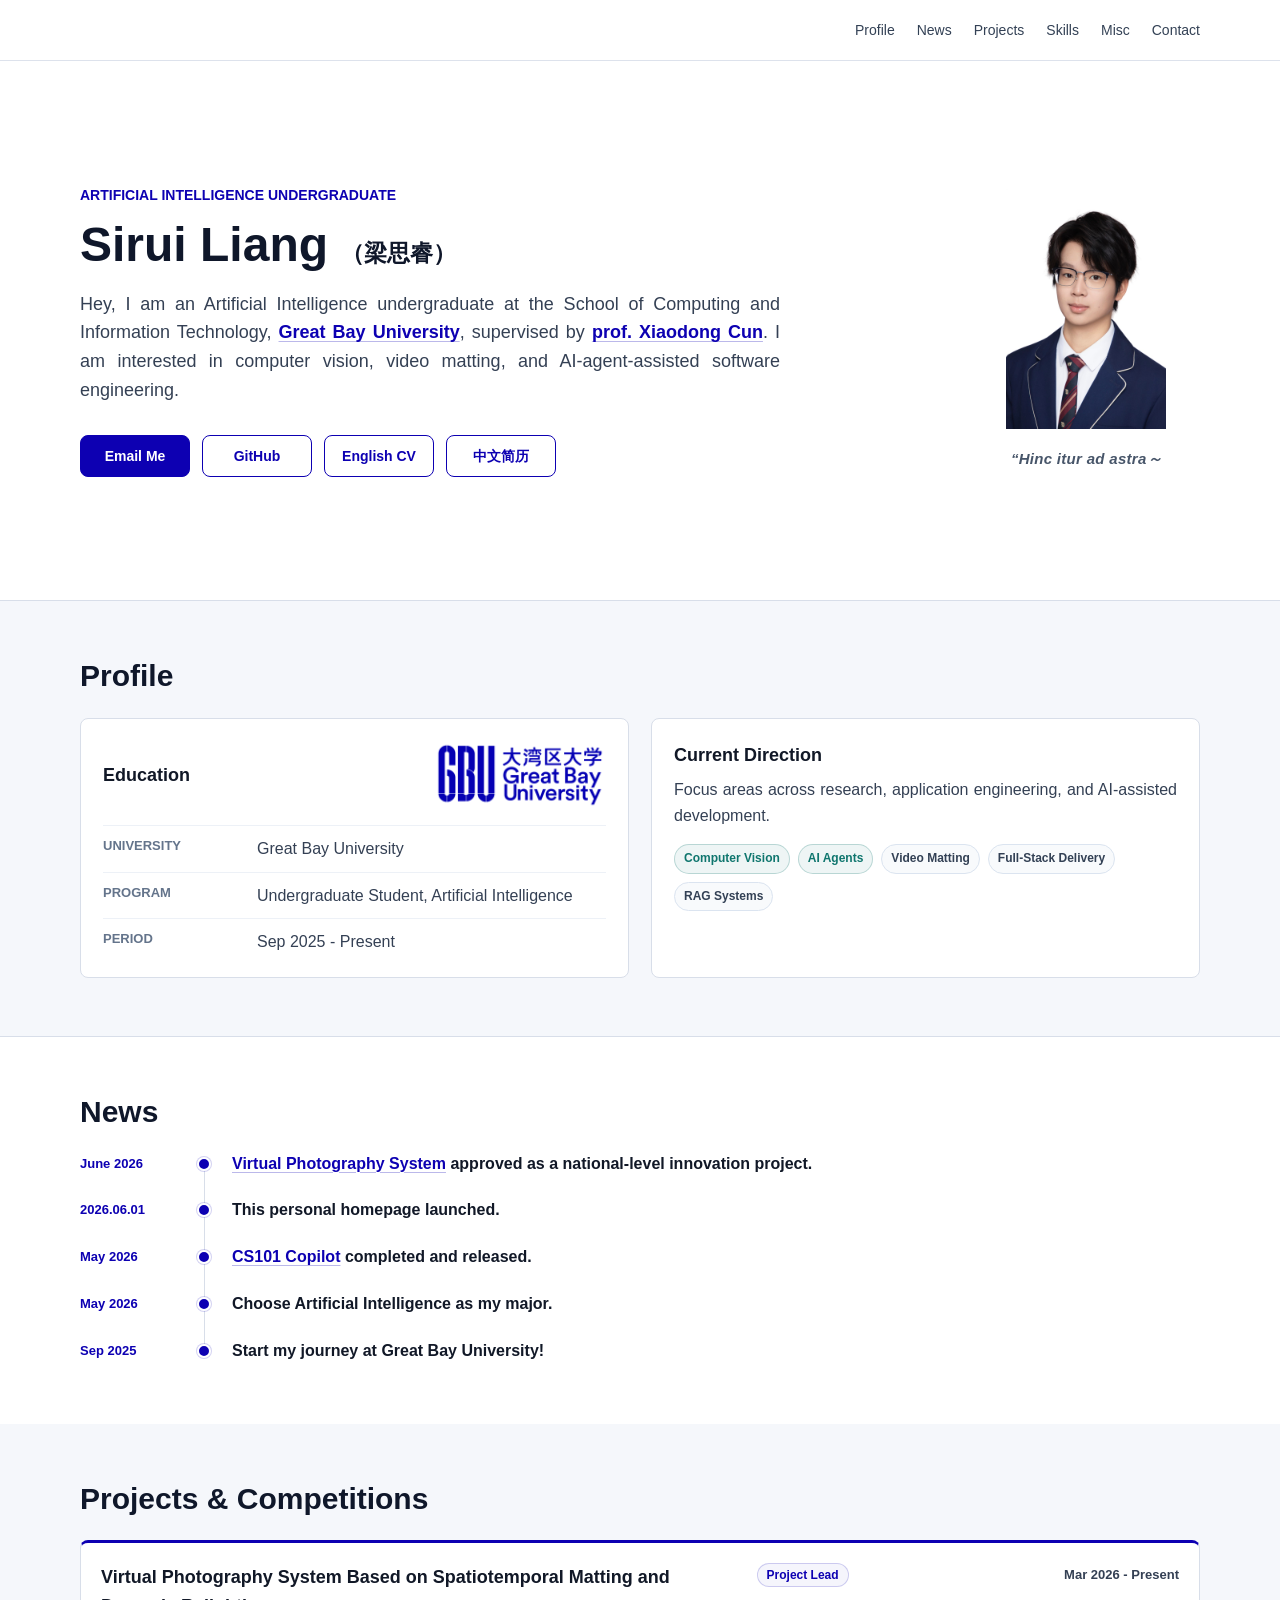
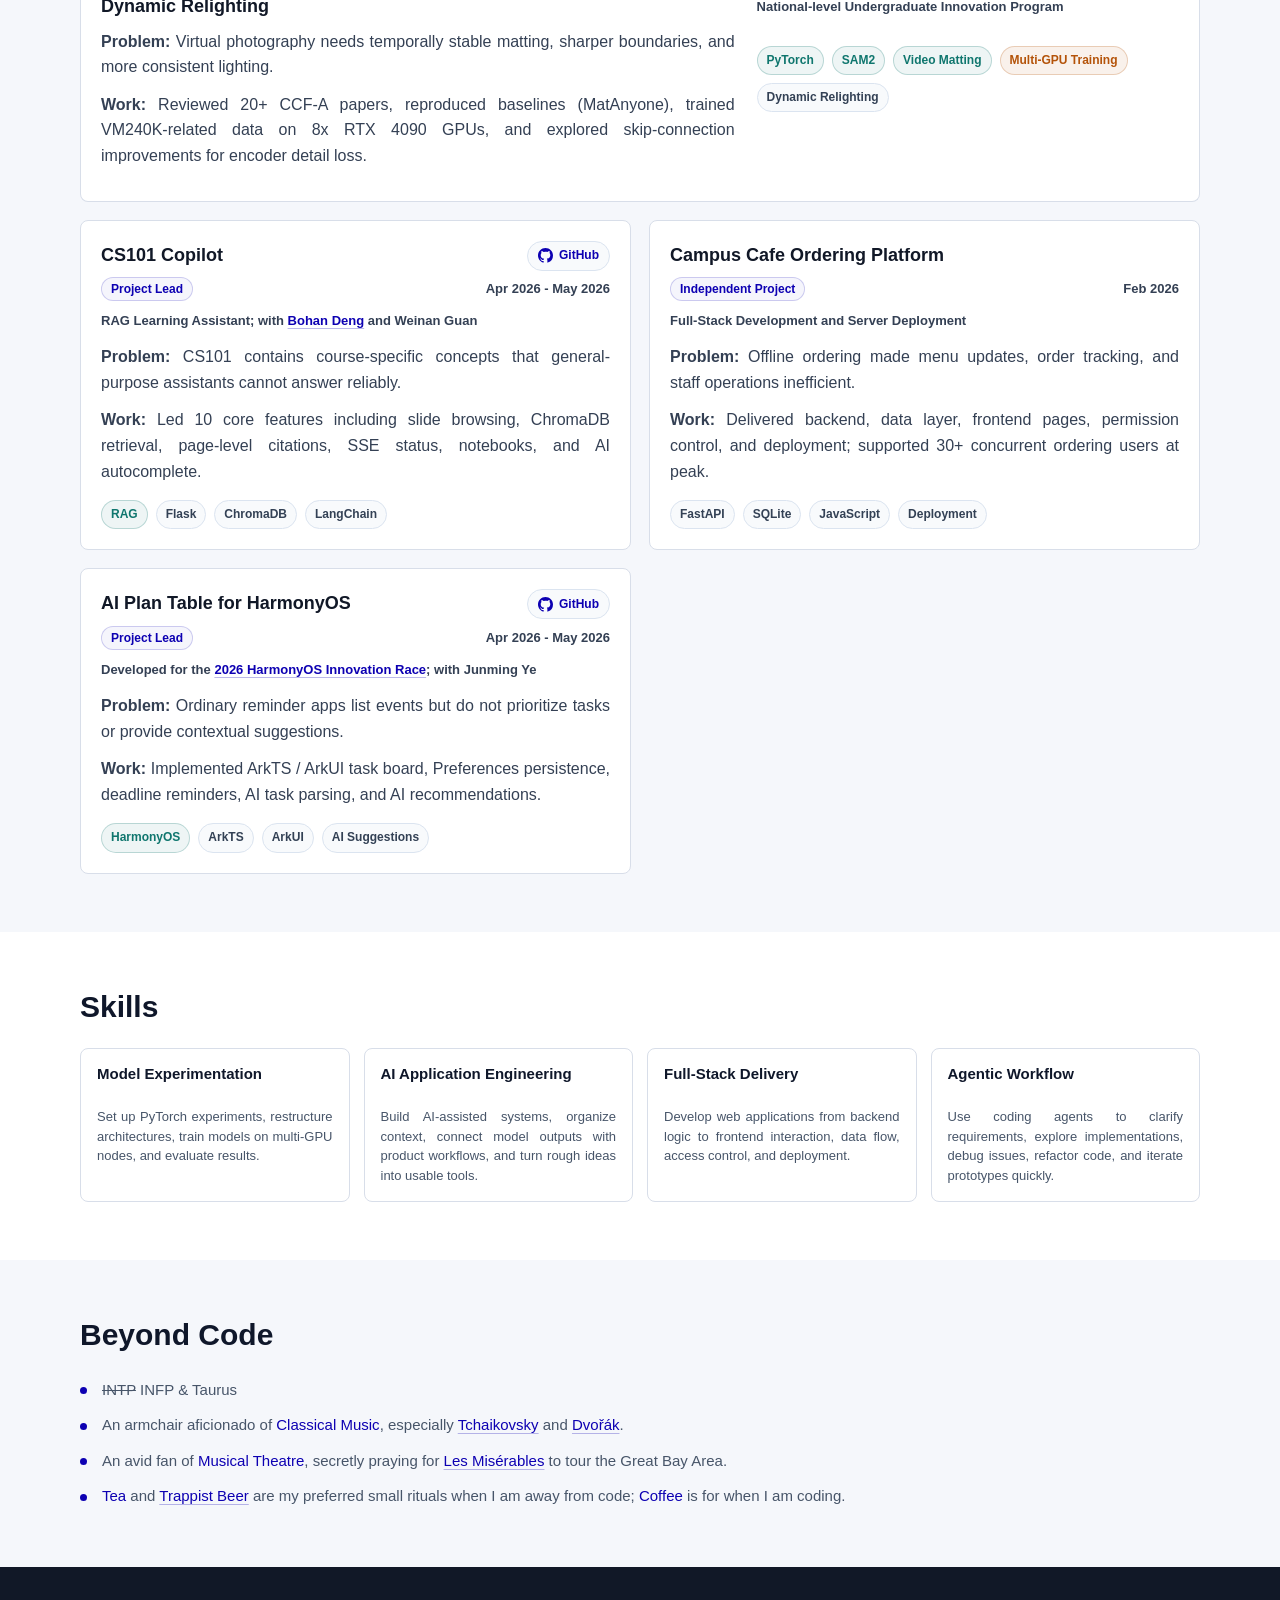
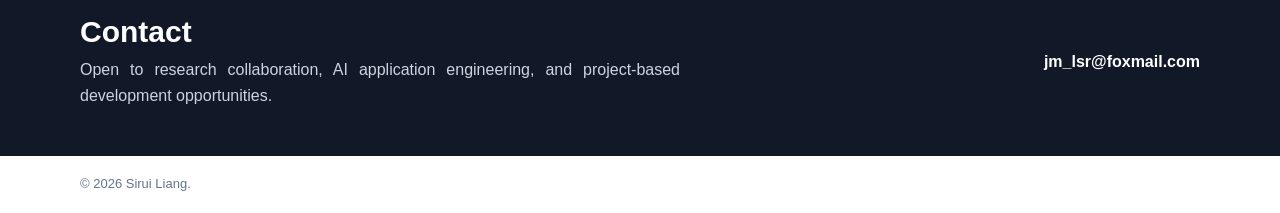
==== commit bad5c1bd: "Revise timeline entries and update project metadata for clarity and accuracy" ====
--- a/index.html
+++ b/index.html
@@ -97,38 +97,33 @@
         </div>
         <div class="timeline">
           <article class="timeline-item">
+            <time datetime="2026-06">June 2026</time>
+            <div class="timeline-content">
+              <h3><a href="#project-virtual-photography">Virtual Photography System</a> approved as a national-level innovation project.</h3>
+            </div>
+          </article>
+          <article class="timeline-item">
             <time datetime="2026-06">2026.06.01</time>
             <div class="timeline-content">
-              <h3>Personal homepage launched</h3>
-              <p>Published this static homepage.</p>
-            </div>
-          </article>
-          <article class="timeline-item">
-            <time datetime="2026-05">2026.05.29</time>
-            <div class="timeline-content">
-              <h3><a href="#project-virtual-photography">Virtual Photography System</a> approved as a national-level innovation project</h3>
-              <p>Started leading a virtual photography project on spatiotemporal matting and dynamic relighting.</p>
+              <h3>This personal homepage launched.</h3>
             </div>
           </article>
           <article class="timeline-item">
             <time datetime="2026-05">May 2026</time>
             <div class="timeline-content">
-              <h3><a href="#project-cs101">CS101 Copilot</a> completed</h3>
-              <p>Led a course-specific RAG assistant for the CS101 course.</p>
+              <h3><a href="#project-cs101">CS101 Copilot</a> completed and released.</h3>
             </div>
           </article>
           <article class="timeline-item">
             <time datetime="2026-05">May 2026</time>
             <div class="timeline-content">
-              <h3><a href="#project-harmonyos">AI Plan Table for HarmonyOS</a> submitted to 2026 HarmonyOS Innovation Race</h3>
-              <p>Built an AI-assisted planning app for HarmonyOS; competition results are still pending.</p>
-            </div>
-          </article>
-          <article class="timeline-item">
-            <time datetime="2026-02">Feb 2026</time>
-            <div class="timeline-content">
-              <h3><a href="#project-cafe">Campus Cafe Ordering Platform</a> deployed</h3>
-              <p>Delivered the full-stack ordering system and supported 30+ concurrent ordering users at peak.</p>
+              <h3>Choose Artificial Intelligence as my major.</h3>
+            </div>
+          </article>
+          <article class="timeline-item">
+            <time datetime="2025-09">Sep 2025</time>
+            <div class="timeline-content">
+              <h3>Start my journey at Great Bay University!</h3>
             </div>
           </article>
         </div>
@@ -145,6 +140,15 @@
           <article class="project-card featured" id="project-virtual-photography">
             <div>
               <h3>Virtual Photography System Based on Spatiotemporal Matting and Dynamic Relighting</h3>
+              <div class="featured-mobile-meta">
+                <div class="project-role-row">
+                  <div class="project-badges">
+                    <span class="project-badge">Project Lead</span>
+                  </div>
+                  <p class="project-time">Mar 2026 - Present</p>
+                </div>
+                <p class="project-meta">National-level Undergraduate Innovation Program</p>
+              </div>
               <p>
                 <strong>Problem:</strong> Virtual photography needs temporally stable matting, sharper boundaries, and more consistent lighting.
               </p>
@@ -184,7 +188,7 @@
               </div>
               <p class="project-time">Apr 2026 - May 2026</p>
             </div>
-            <p class="project-meta">RAG Learning Assistant</p>
+            <p class="project-meta">RAG Learning Assistant; with <a href="https://bohan.bohandeng102647.workers.dev/" target="_blank" rel="noopener">Bohan Deng</a> and Weinan Guan</p>
             <p>
               <strong>Problem:</strong> CS101 contains course-specific concepts that general-purpose assistants cannot answer reliably.
             </p>
@@ -239,7 +243,7 @@
               </div>
               <p class="project-time">Apr 2026 - May 2026</p>
             </div>
-            <p class="project-meta">2026 HarmonyOS Innovation Race | Results Pending</p>
+            <p class="project-meta">Developed for the <a href="https://developer.huawei.com/consumer/cn/activity/digixActivity/digixcmsdetail/101773710117484023" target="_blank" rel="noopener">2026 HarmonyOS Innovation Race</a>; with Junming Ye</p>
             <p>
               <strong>Problem:</strong> Ordinary reminder apps list events but do not prioritize tasks or provide contextual suggestions.
             </p>
@@ -289,6 +293,7 @@
           <h2>Beyond Code</h2>
         </div>
         <ul class="misc-list">
+          <li><s>INTP</s> INFP & Taurus</li>
           <li>An armchair aficionado of <span class="misc-emphasis">Classical Music</span>, especially <a href="https://en.wikipedia.org/wiki/Pyotr_Ilyich_Tchaikovsky" target="_blank" rel="noopener">Tchaikovsky</a> and <a href="https://en.wikipedia.org/wiki/Anton%C3%ADn_Dvo%C5%99%C3%A1k" target="_blank" rel="noopener">Dvořák</a>.</li>
           <li>An avid fan of <span class="misc-emphasis">Musical Theatre</span>, secretly praying for <a href="https://lesmis.com/" target="_blank" rel="noopener">Les Misérables</a> to tour the Great Bay Area.</li>
           <li><span class="misc-emphasis">Tea</span> and <span class="misc-emphasis"><a href="https://en.wikipedia.org/wiki/Trappist_beer" target="_blank" rel="noopener">Trappist Beer</a></span> are my preferred small rituals when I am away from code; <span class="misc-emphasis">Coffee</span> is for when I am coding.</li>
--- a/styles.css
+++ b/styles.css
@@ -360,9 +360,9 @@
   left: var(--timeline-axis);
   top: var(--timeline-dot-y);
   transform: translate(-50%, -50%);
-  width: 13px;
-  height: 13px;
-  border: 3px solid #fff;
+  width: 10px;
+  height: 10px;
+  border: 2px solid #fff;
   border-radius: 999px;
   background: var(--accent);
   box-shadow: 0 0 0 1px rgba(13, 0, 178, 0.18);
@@ -422,6 +422,10 @@
   gap: 22px;
   align-items: start;
   border-top: 3px solid var(--accent);
+}
+
+.featured-mobile-meta {
+  display: none;
 }
 
 .project-side {
@@ -768,6 +772,15 @@
   .timeline-item::before {
     left: var(--timeline-axis);
   }
+  .featured-mobile-meta {
+    display: block;
+  }
+
+  .project-card.featured > .project-side > .project-role-row,
+  .project-card.featured > .project-side > .project-meta {
+    display: none;
+  }
+
   .project-grid,
   .about-grid,
   .skill-grid,
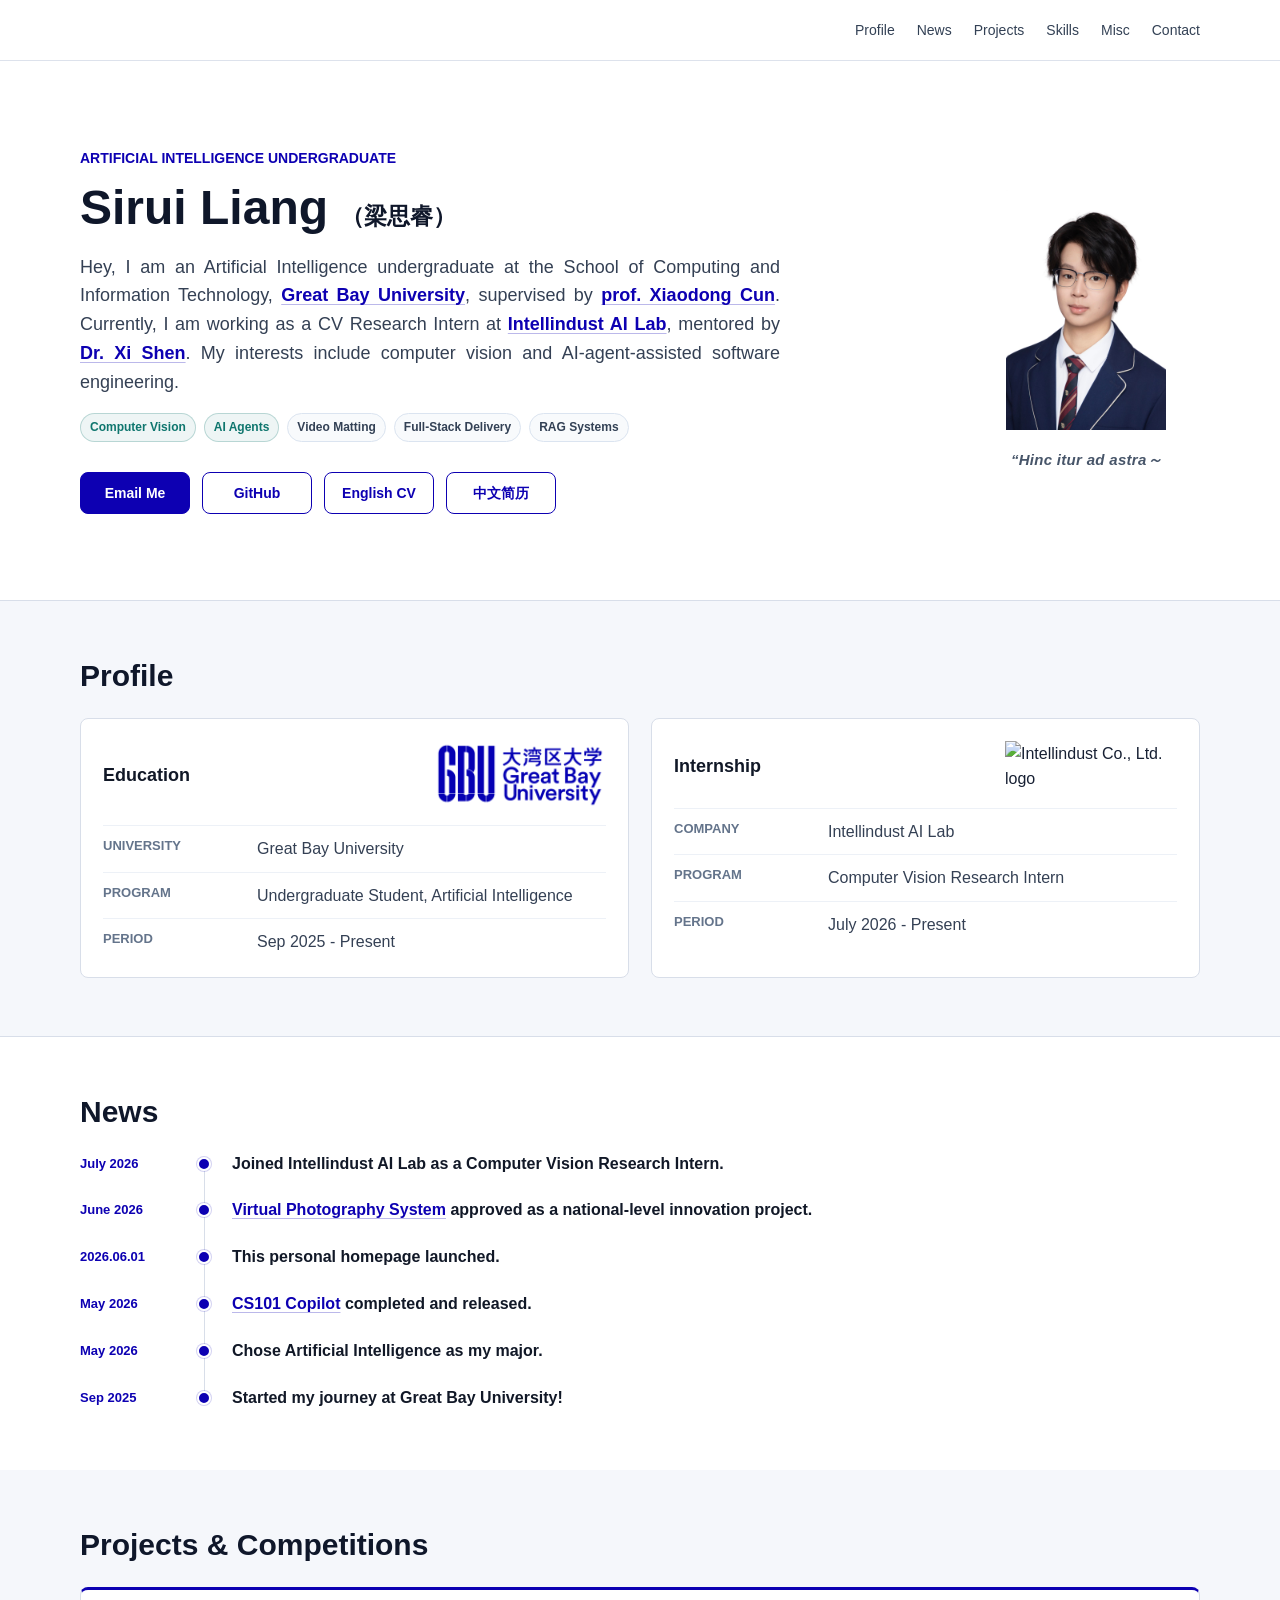
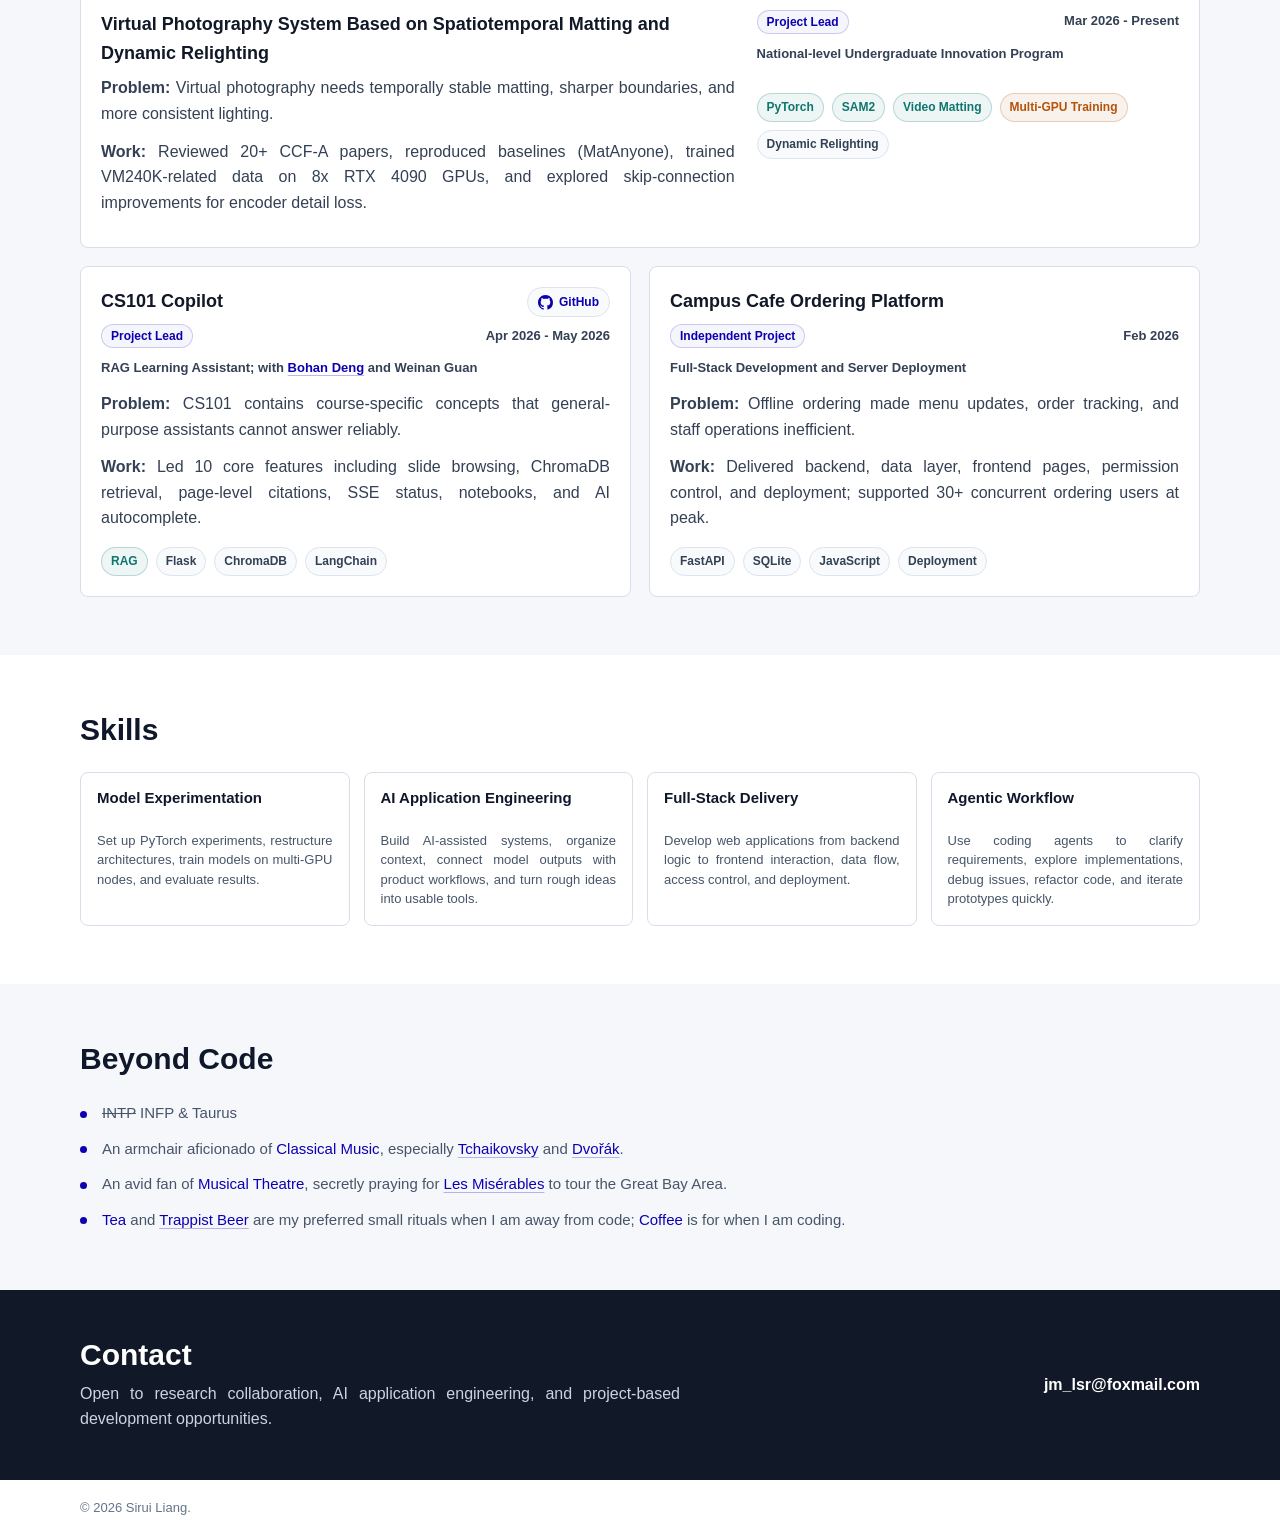
==== commit dcc40fe9: "add intern in intellindust" ====
--- a/index.html
+++ b/index.html
@@ -35,8 +35,15 @@
           </div>
           <p class="hero-copy">
             Hey, I am an Artificial Intelligence undergraduate at the School of Computing and Information Technology, <a href="https://www.gbu.edu.cn/" target="_blank" rel="noopener">Great Bay University</a>, supervised by <a href="https://vinthony.github.io/academic/" target="_blank" rel="noopener">prof. Xiaodong Cun</a>.
-            I am interested in computer vision, video matting, and AI-agent-assisted software engineering.
+            Currently, I am working as a CV Research Intern at <a href="https://intellindust-ai-lab.github.io/" target="_blank" rel="noopener">Intellindust AI Lab</a>, mentored by <a href="https://xishen0220.github.io/" target="_blank" rel="noopener">Dr. Xi Shen</a>. My interests include computer vision and AI-agent-assisted software engineering.
           </p>
+          <div class="tags">
+            <span class="tag teal">Computer Vision</span>
+            <span class="tag teal">AI Agents</span>
+            <span class="tag">Video Matting</span>
+            <span class="tag">Full-Stack Delivery</span>
+            <span class="tag">RAG Systems</span>
+          </div>
           <div class="hero-actions">
             <a class="button primary" href="mailto:jm_lsr@foxmail.com">Email Me</a>
             <a class="button" href="https://github.com/Astra-Ranger" target="_blank" rel="noopener">GitHub</a>
@@ -74,6 +81,26 @@
             </div>
           </div>
           <div class="panel">
+            <div class="education-header">
+              <h3>Internship</h3>
+              <img class="school-logo" src="intel-logo.png" alt="Intellindust Co., Ltd. logo">
+            </div>
+            <div class="education-list">
+              <div>
+                <span class="label">Company</span>
+                <span>Intellindust AI Lab</span>
+              </div>
+              <div>
+                <span class="label">Program</span>
+                <span>Computer Vision Research Intern</span>
+              </div>
+              <div>
+                <span class="label">Period</span>
+                <span>July 2026 - Present</span>
+              </div>
+            </div>
+          </div>
+          <!-- <div class="panel">
             <h3>Current Direction</h3>
             <p>
               Focus areas across research, application engineering, and AI-assisted development.
@@ -85,7 +112,7 @@
               <span class="tag">Full-Stack Delivery</span>
               <span class="tag">RAG Systems</span>
             </div>
-          </div>
+          </div> -->
         </div>
       </div>
     </section>
@@ -97,6 +124,12 @@
         </div>
         <div class="timeline">
           <article class="timeline-item">
+            <time datetime="2026-07">July 2026</time>
+            <div class="timeline-content">
+              <h3>Joined Intellindust AI Lab as a Computer Vision Research Intern.</h3>
+            </div>
+          </article>
+          <article class="timeline-item">
             <time datetime="2026-06">June 2026</time>
             <div class="timeline-content">
               <h3><a href="#project-virtual-photography">Virtual Photography System</a> approved as a national-level innovation project.</h3>
@@ -117,13 +150,13 @@
           <article class="timeline-item">
             <time datetime="2026-05">May 2026</time>
             <div class="timeline-content">
-              <h3>Choose Artificial Intelligence as my major.</h3>
+              <h3>Chose Artificial Intelligence as my major.</h3>
             </div>
           </article>
           <article class="timeline-item">
             <time datetime="2025-09">Sep 2025</time>
             <div class="timeline-content">
-              <h3>Start my journey at Great Bay University!</h3>
+              <h3>Started my journey at Great Bay University!</h3>
             </div>
           </article>
         </div>
@@ -230,7 +263,7 @@
             </div>
           </article>
 
-          <article class="project-card" id="project-harmonyos">
+          <!-- <article class="project-card" id="project-harmonyos">
             <div class="project-heading">
               <div>
                 <h3>AI Plan Table for HarmonyOS</h3>
@@ -258,8 +291,8 @@
             </div>
           </article>
         </div>
-      </div>
-    </section>
+      </div>-->
+    </section> 
 
     <section class="section" id="skills">
       <div class="container">
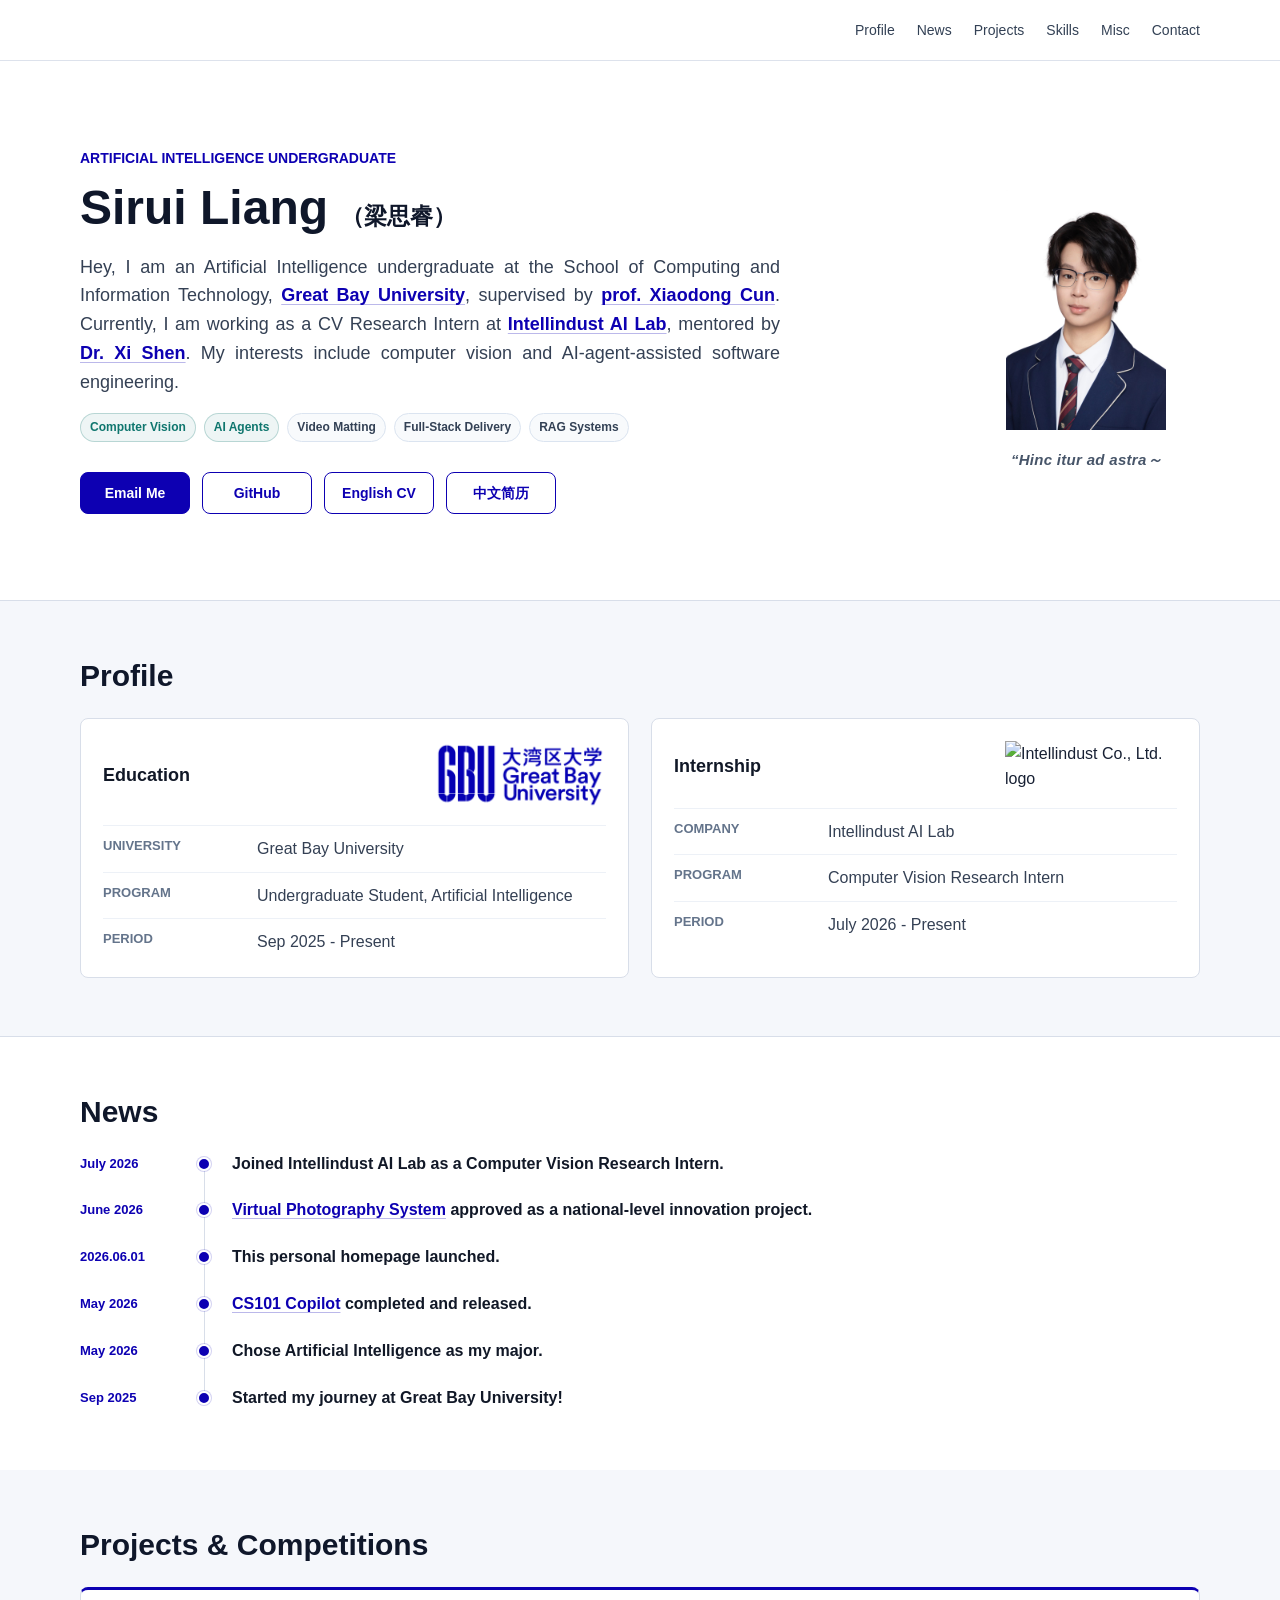
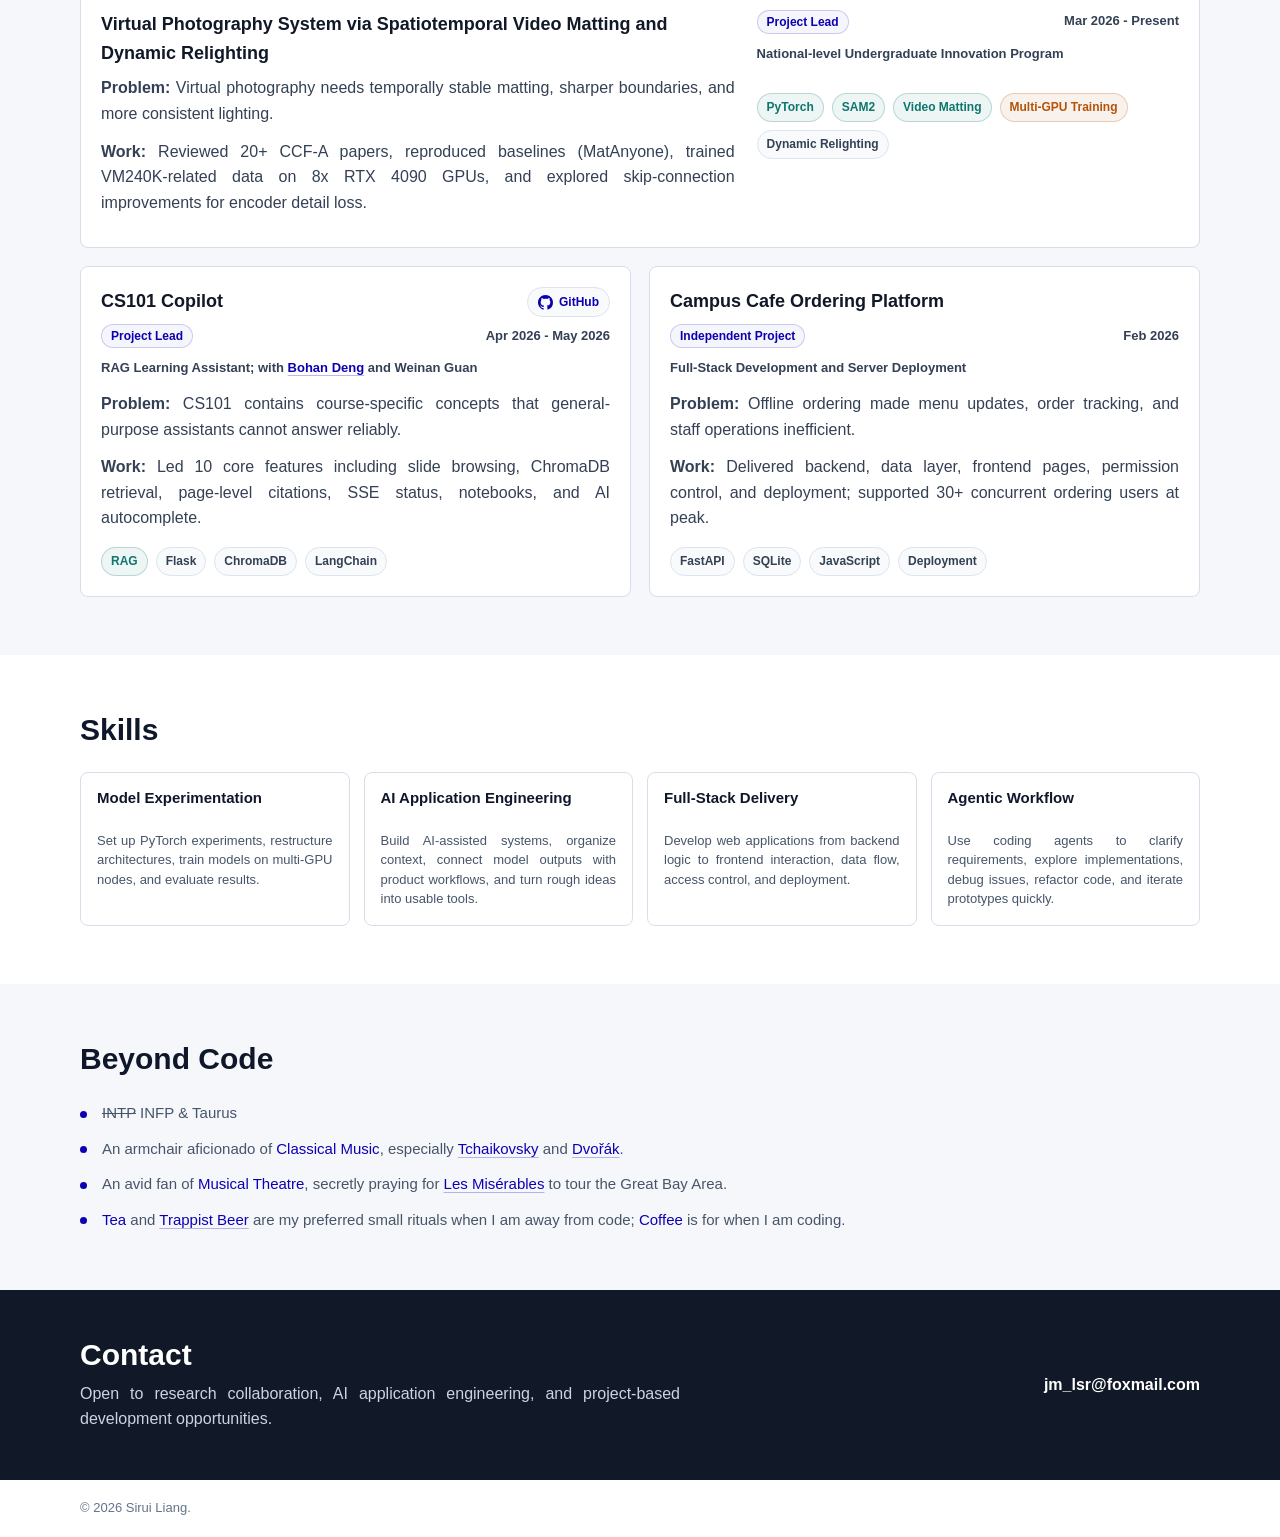
==== commit bbc4adea: "Update CV" ====
--- a/index.html
+++ b/index.html
@@ -172,7 +172,7 @@
         <div class="project-grid">
           <article class="project-card featured" id="project-virtual-photography">
             <div>
-              <h3>Virtual Photography System Based on Spatiotemporal Matting and Dynamic Relighting</h3>
+              <h3>Virtual Photography System via Spatiotemporal Video Matting and Dynamic Relighting</h3>
               <div class="featured-mobile-meta">
                 <div class="project-role-row">
                   <div class="project-badges">
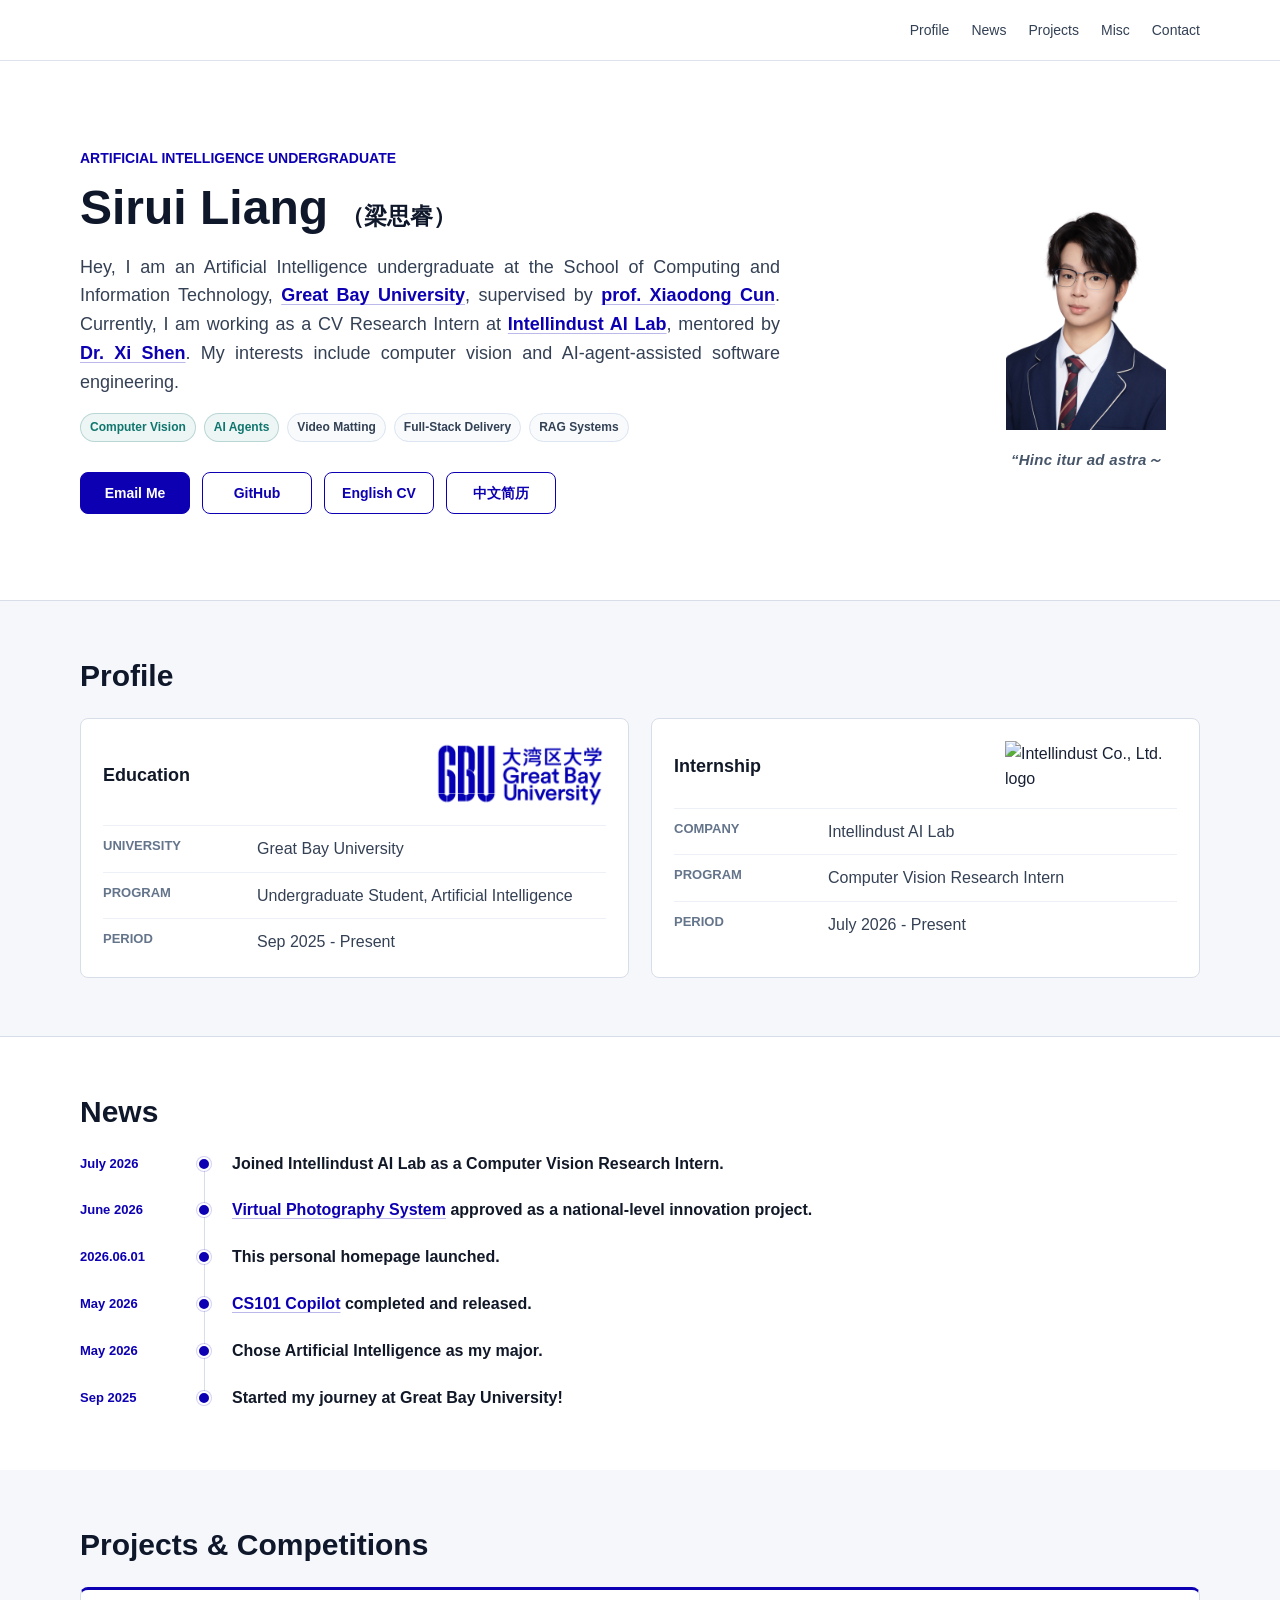
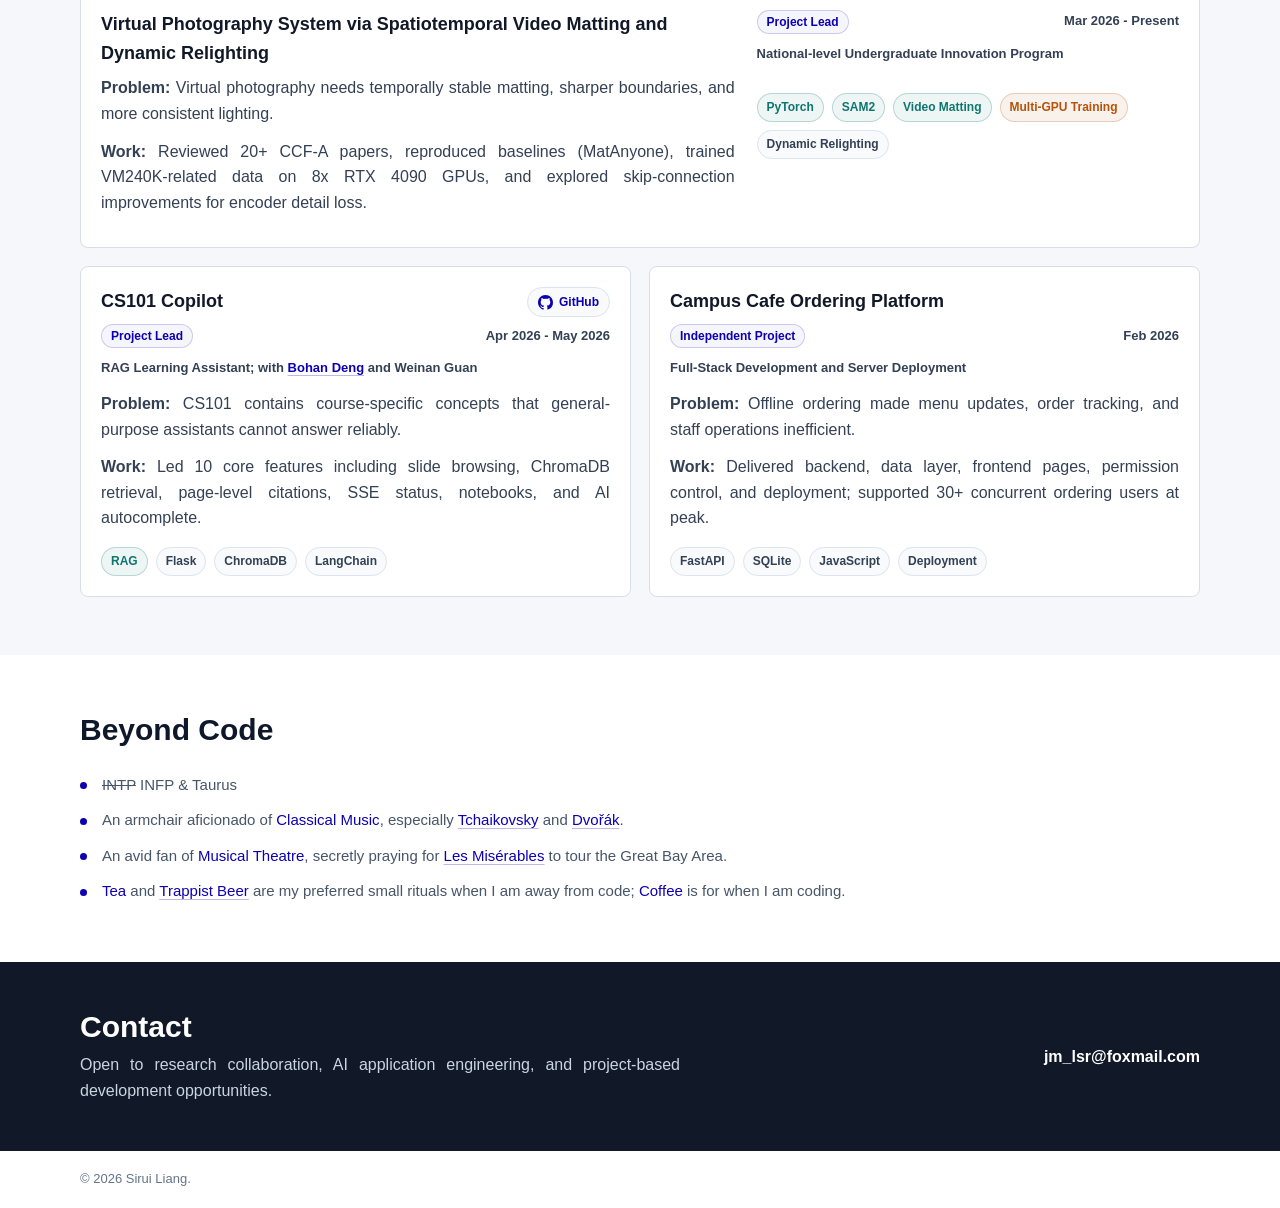
==== commit 6a2273e0: "remove skill" ====
--- a/index.html
+++ b/index.html
@@ -16,7 +16,7 @@
         <a href="#about">Profile</a>
         <a href="#news">News</a>
         <a href="#projects">Projects</a>
-        <a href="#skills">Skills</a>
+        <!-- <a href="#skills">Skills</a> -->
         <a href="#misc">Misc</a>
         <a href="#contact">Contact</a>
       </div>
@@ -294,7 +294,7 @@
       </div>-->
     </section> 
 
-    <section class="section" id="skills">
+    <!-- <section class="section" id="skills">
       <div class="container">
         <div class="section-heading">
           <h2>Skills</h2>
@@ -318,9 +318,9 @@
           </div>
         </div>
       </div>
-    </section>
-
-    <section class="section alt" id="misc">
+    </section> -->
+
+    <section class="section" id="misc">
       <div class="container">
         <div class="section-heading">
           <h2>Beyond Code</h2>
